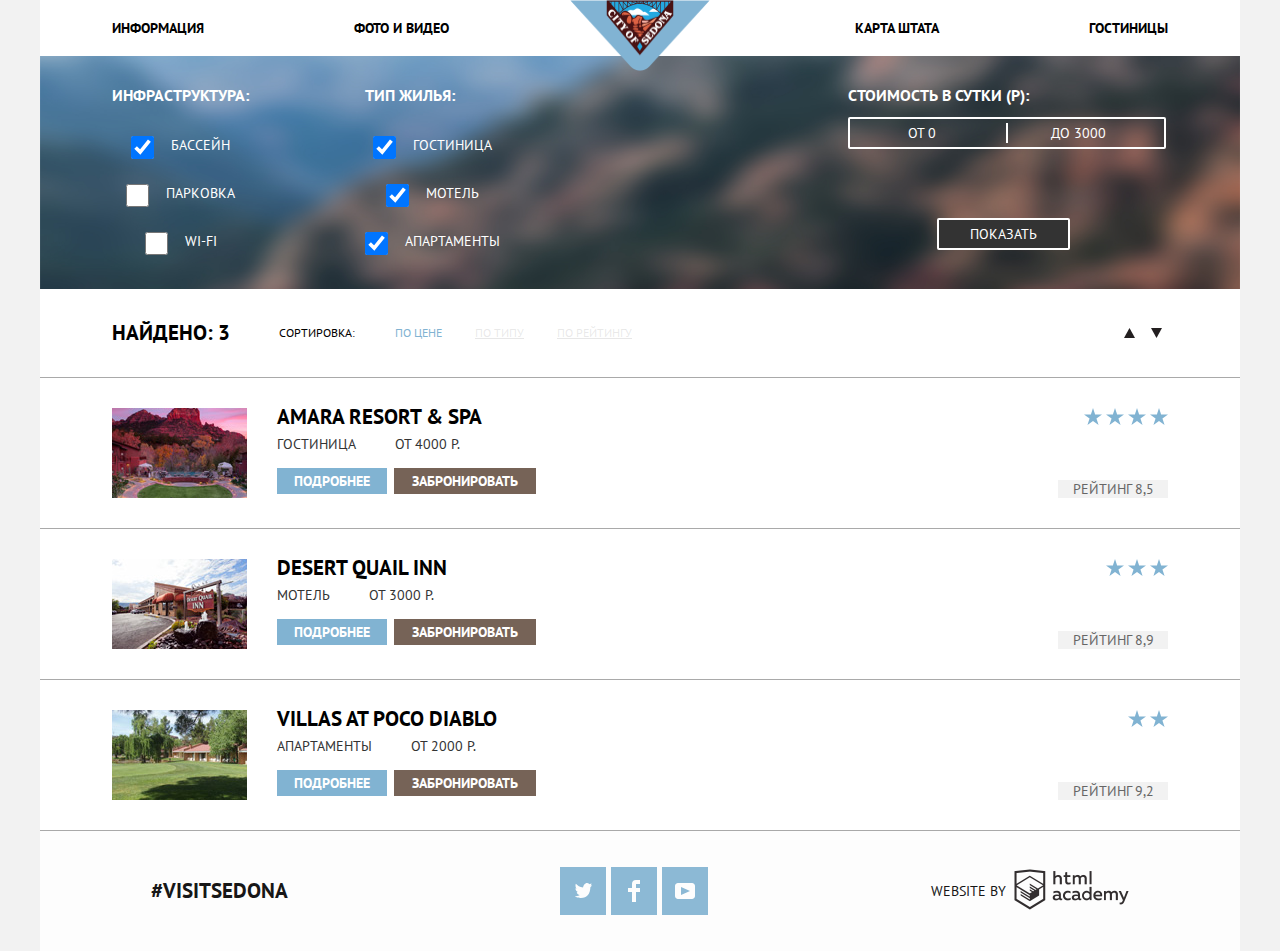
==== catalog.html @ 5cf696de "сфртпуы" ====
<!DOCTYPE html>
<html lang="ru">

<head>
  <meta charset="utf-8">
  <title>Седона</title>
  <link href="https://fonts.googleapis.com/css?family=PT+Sans:400,700&display=swap&subset=cyrillic" rel="stylesheet">
  <link href="css/normalize.css" rel="stylesheet">
  <link href="css/style.css" rel="stylesheet">
</head>

<body>
  <div class="content-wrapper">
    <header class="header">
      <a class="header-logo" href="">
        <img src="img/logo.png" width="140px" height="71px" alt="logo-link">
      </a>
      <nav class="main-menu">
        <ul class="site-navigation">
          <li class="navigation-element">
            <a href="">Информация</a>
          </li>
          <li class="navigation-element">
            <a href="">Фото и Видео</a>
          </li>
        </ul>
        <ul class="site-navigation">
          <li class="navigation-element">
            <a href="">Карта штата</a>
          </li>
          <li class="navigation-element">
            <a href="catalog.html">Гостиницы</a>
          </li>
        </ul>
      </nav>
    </header>
    <main>
      <form action="https://echo.htmlacademy.ru" method="post">
        <h1 class="visually-hidden">Поиск гостиницы</h1>
        <div class="search-form">
          <img class="index-background" src="img/filter-background.png" width="1200px" height="562px" alt="background">
          <h2 class="visually-hidden">Критерии поиска</h2>
          <div class="checkbox-containter">
            <fieldset class="search-checkbox">
              <legend class="checkbox-head">Инфраструктура:</legend>
              <label for="pool-name">
                <div class="checkbox-field">
                  <input type="checkbox" id="pool-name" name="pool" checked>
                  <span class="checkbox-condition">Бассейн</span>
                </div>
              </label>
              <label>
                <div class="checkbox-field">
                  <input type="checkbox" id="parking-name" name="parking">
                  <span class="checkbox-condition">Парковка</span>
                </div>
              </label>
              <label>
                <div class="checkbox-field">
                  <input type="checkbox" id="wi-fi-name" name="Wi-Fi">
                  <span class="checkbox-condition">wi-fi</span>
                </div>
              </label>
            </fieldset>
            <fieldset class="search-checkbox">
              <legend class="checkbox-head">Тип Жилья:</legend>
              <label>
                <div class="checkbox-field">
                  <input type="checkbox" id="hotel-name" name="hotel" checked>
                  <span class="checkbox-condition">Гостиница</span>
                </div>
              </label>
              <label>
                <div class="checkbox-field">
                  <input type="checkbox" id="motel-name" name="motel" checked>
                  <span class="checkbox-condition">Мотель</span>
                </div>
              </label>
              <label>
                <div class="checkbox-field">
                  <input type="checkbox" id="appartments-name" name="appartments" checked>
                  <span class="checkbox-condition">Апартаменты</span>
                </div>
              </label>
            </fieldset>
            <div class="cost-block">
              <div class="cost-container">
                <span class="cost-head checkbox-head">Стоимость в сутки (P):</span>
                <div class="cost">
                  <span class="starting-cost">От 0</span>
                  <span class="ending-cost">До 3000</span>
                </div>
              </div>
              <button class="show-button" type="submit">Показать</button>
            </div>
          </div>
          </section>
          <section>
            <div class="sorting-container">
              <span class="search-result">Найдено: 3</span>
              <span class="sorting">Сортировка:</span>
              <ul class="sorting-type">
                <li><a class="sorting-link price-sorting" href="">По цене</a></li>
                <li><a class="sorting-link" href="">По типу</a></li>
                <li><a class="sorting-link" href="">По рейтингу</a></li>
              </ul>
              <div class="arrow-container">
                <span>
                  <button class="arrow-button" type="button">
                    <img class="arrow-up" src="img/icon-up-dir.svg" width="11px" height="10px" alt="up">
                  </button>
                </span>
                <span>
                  <button class="arrow-button" type="button">
                    <img class="arrow-down" src="img/icon-down-dir.svg" width="11px" height="10px" alt="down">
                  </button>
                </span>
              </div>
            </div>
          </section>
          <section class="hotel-section">
            <h2 class="visually-hidden">Список гостиниц</h2>
            <ul class="hotel-list">
              <li class="hotel-container">
                <img class="hotel-image" src="img/hotel-picture.jpg" width="135px" height="90px" alt="картинка">
                <div class="hotel-wrapper">
                  <h3 class="head-name"><a class="hotel-name" href="">AMARA RESORT & SPA</a></h3>
                  <span class="hotel-information">Гостиница</span>
                  <span class="hotel-cost">от 4000 Р.</span>
                  <div>
                    <button class="detail-button" type="button">Подробнее</button>
                    <button class="reservation-button" type="submit">Забронировать</button>
                  </div>
                </div>
                <div class="hotel-raiting">
                  <div>
                  <span>
                    <img src="img/star.svg" width="18px" height="17px">
                  </span>
                  <span>
                    <img src="img/star.svg" width="18px" height="17px">
                  </span>
                  <span>
                    <img src="img/star.svg" width="18px" height="17px">
                  </span>
                  <span>
                    <img src="img/star.svg" width="18px" height="17px">
                  </span>
                  </div>
                  <span class="rating">Рейтинг 8,5</span>
                </div>
              </li>
              <li class="hotel-container">
                  <img class="hotel-image" src="img/motel-picture.jpg" width="135px" height="90px" alt="картинка">
                  <div class="hotel-wrapper">
                    <h3 class="head-name"><a class="hotel-name" href="">Desert Quail Inn</a></h3>
                    <span class="hotel-information">Мотель</span>
                    <span class="hotel-cost">от 3000 Р.</span>
                    <div>
                      <button class="detail-button" type="button">Подробнее</button>
                      <button class="reservation-button" type="submit">Забронировать</button>
                    </div>
                  </div>
                  <div class="hotel-raiting">
                    <div>
                    <span>
                      <img src="img/star.svg" width="18px" height="17px">
                    </span>
                    <span>
                      <img src="img/star.svg" width="18px" height="17px">
                    </span>
                    <span>
                      <img src="img/star.svg" width="18px" height="17px">
                    </span>
                    </div>
                    <span class="rating">Рейтинг 8,9</span>
                  </div>
                </li>
                <li class="hotel-container">
                    <img class="hotel-image" src="img/appartment-picture.jpg" width="135px" height="90px" alt="картинка">
                    <div class="hotel-wrapper">
                      <h3 class="head-name"><a class="hotel-name" href="">Villas at Poco Diablo</a></h3>
                      <span class="hotel-information">Апартаменты</span>
                      <span class="hotel-cost">от 2000 Р.</span>
                      <div>
                        <button class="detail-button" type="button">Подробнее</button>
                        <button class="reservation-button" type="submit">Забронировать</button>
                      </div>
                    </div>
                    <div class="hotel-raiting">
                      <div>
                      <span>
                        <img src="img/star.svg" width="18px" height="17px">
                      </span>
                      <span>
                        <img src="img/star.svg" width="18px" height="17px">
                      </span>
                      </div>
                      <span class="rating">Рейтинг 9,2</span>
                    </div>
                  </li>
            </ul>
      </form>
      </section>
    </main>
    <footer class="footer">
        <div class="footer-container">
          <div class="footer-tag">
            <p>#Visitsedona</p>
          </div>
          <ul class="footer-social">
            <li class="social-button">
              <a class="social-link" href="https://twitter.com">
                <img src="img/twitter.svg" width="17px" height="15px" alt="эмблема">
              </a>
            </li>
            <li class="social-button">
              <a class="social-link" href="https://facebook.com">
                <img src="img/facebook.svg" width="12px" height="22px" alt="эмблема">
              </a>
            </li>
            <li class="social-button">
              <a class="social-link" href="https://youtube.com">
                <img src="img/youtube.svg" width="20px" height="16px" alt="эмблема">
              </a>
            </li>
          </ul>
          <div class="footer-copyrights">
            <p>Website By</p>
            <a href="https://htmlacademy.ru/intensive/htmlcss">
              <img class="hmtl-logo" src="img/html_logo.svg" width="115px" height="41px" alt="эмблема">
            </a>
          </div>
        </div>
      </footer>

  </div>
</body>

</html>
---- css/style.css ----
* {
  font-family: "PT Sans", sans-serif;
  font-size: 14px;
  text-transform: uppercase;
}
body {
  background-color: #f2f2f2;
  margin: 0px;
}

a {
  text-decoration: none;
}

p {
  padding: 0px;
  margin: 0px;
}

h3 {
  margin: 0px;
}

.content-wrapper {
  max-width: 1200px;
  margin: auto;
}

.visually-hidden {
  position: absolute;
  clip: rect(0 0 0 0);
  width: 1px;
  height: 1px;
  margin: -1px;
}

.main-menu {
  font-size: 14px;
  line-height: 26px;
  color: #ffffff;
  font-weight: bold;
  background-color: #ffffff;
  position: relative;
  display: flex;
  justify-content: space-between;
  padding: 15px 72px;
}

.main-backgorund-photo {
  position: absolute;
  top: -80px;
}

.site-navigation {
  padding: 0;
  margin: 0;
  display: flex;
}

.site-navigation .navigation-element:first-child {
  margin-right: 150px;
}

.site-navigation a {
  color: #000000;
}

.site-navigation a:hover,
.site-navigation a:focus {
  color: #81b3d2;
}

.site-navigation a:active {
  color: rgba(0, 0, 0, 0.3);
}

.header-logo {
  position: absolute;
  top: 0;
  left: 0;
  right: 0;
  margin: auto;
  width: 140px;
  z-index: 1;
}

.welcome-photo {
  position: relative;
  margin-left: 372px;
  margin-right: 373px;
  margin-bottom: 22px;
}

.mask {
  margin-bottom: -1px;
  position: relative;
  left: -1px;
}

.greetings {
  display: flex;
  position: relative;
  flex-direction: column;
  justify-content: space-between;
}

.greetings-text {
  background-color: #ffffff;
  text-align: center;
}

.greetings-text p {
  margin-top: 0px;
  margin-bottom: 0px;
  
}
.main-greeting {
  font-weight: bold;
  line-height: 26px;
  font-size: 21px;
  padding-top: 58px;
}

.second-greeting {
  padding-top: 29px;
  padding-bottom: 45px;
  line-height:  20px;
}

.feature {
  display: flex;
  justify-content: stretch;
  align-items: stretch;
  width: 1200px;
}

.feature-image {
  margin: -1px;
}

.feature-text {
  background-color:#81b3d2;
  text-align: center;
  color: #ffffff;
  width: 400px;
  margin: 0 auto;
}

.feature-text p:first-child {
  font-weight: bold;
  font-size: 21px;
  color: #ffffff;
  padding-top: 47px;
  line-height: 20px;
}

.feature-text p:last-child {
  padding-bottom: 64px;
}

.feature-text p:nth-child(2) {
  padding-top: 20px;
  padding-bottom: 20px;
}


.advices {
  list-style: none;
  background-color: #ffffff;
  display: flex;
  width: 1200px;
  justify-content: space-around;
  margin-top: 0px;
  margin-bottom: 0px;
  padding-left: 0px;
  padding-top: 60px;
  padding-bottom: 70px;
}

.advices-name {
  padding-top: 32px;
  padding-bottom: 29px;
}

.advice {
  text-align: center;
}

.advice p:first-of-type {
  font-size: 21px;
  line-height: 20px;
  color: #000000;
  font-weight: bold;
}

.advice p:last-of-type {
  color: #333333;
  line-height: 20px;
}

.feature-list {
  list-style: none;
  background-color: #eeeeee;
  display: flex;
  justify-content: space-around;
  margin-top: 0px;
  margin-bottom: 0px;
  padding-left: 0px;
}

.listed-feature {
  text-align: center;
  line-height: 22px;
}

.listed-feature p:first-child {
  font-size: 21px;
  color: #000000;
  font-weight: bold;
  padding-top: 46px;
  padding-bottom: 25px;
}

.listed-feature p:last-of-type {
  color: #333333;
  line-height: 20px;
  padding-top: 25px;
  padding-bottom: 54px;
}

.hotel-search {
  box-shadow: 0px 5px 15px 0 rgba(0, 1, 1, 0.2);
  text-align: center;
  margin-left: auto;
  margin-right: auto;
  position: relative;
}

.modal-window {
  text-align: center;
  margin-left: auto;
  margin-right: auto;
  background-color: #ffffff;
  box-shadow: 0px 7px 15px 0 rgba(0, 1, 1, 0.15);
  width: 568px;
  position: absolute;
  left: 0;
  right: 0;
  top: 100%;
}

.container {
  display: flex;
  width: 1200px;
  flex-direction: column;
  justify-content: space-between;
  background-color: #ffffff;
}

.search-head {
  font-size: 30px;
  font-weight: bold;
  line-height: 36px;
  color: #000000;
  margin-top: 0px;
  margin-bottom: 0px;
  padding-top: 52px;
  padding-bottom: 25px;
}

.hotel-search p {
  line-height: 17px;
  color: #333333;
}

.modal-button {
  font-size: 21px;
  font-weight: bold;
  line-height: 26px;
  color: #ffffff;
  width: 568px;
  height: 86px;
  margin-left: auto;
  margin-right: auto;
  margin-top: 47px;
  background-color: #766357;
  text-transform: uppercase;
  cursor: pointer;
  border: none;
}

.modal-button:hover {
  background-color: #604e43;
}

.modal-button:active {
  color: rgba(255, 255, 255, 0.3);
  background-color: #503e33;
}

.condition-block label:first-of-type {
  font-weight: bold;
  line-height: 1.86;
  text-align: left;
  color: #000000;
}

.map {
  z-index: -1;
}

.modal-container {
  display: flex;
  width: 568px;
  flex-direction: column;
  margin-left: auto;
  margin-right: auto;
  background-color: #ffffff;
}

.check-in-block {
  padding-top: 55px;
  padding-bottom: 29px;
  line-height: 22px;
  font-weight: bold;
  color: #000000;
  position: relative;
}

.check-out-block {
  padding-bottom: 30px;
  line-height: 22px;
  font-weight: bold;
  color: #000000;
  position: relative;
}



.condition-form {
  width: 346px;
  height: 38px;
  background-color: #f2f2f2;
  font-weight: bold;
  line-height: 22px;
  text-align: left;
  color: #000000;
  padding-left: 12px;
  margin-left: 21px;
  border: none;
}

.calendar {
  position: absolute;
  top: 63px;
  right: 60px;
}

.calendar-2 {
  position: absolute;
  top: 9px;
  right: 60px;
}

.amount-of-block {
  background-color: #ffffff;
  display: flex;
  justify-content: space-between;
  width: 568px;
}

.condition-button {
  width: 38px;
  height: 38px;
  background-color: #f2f2f2;
  text-align: center;
  border: none;
  padding: 0px;
  margin-right: -4px;
  cursor: pointer;
  border: none;
}

.adult-form {
  margin-left: 45px;
  font-weight: bold;
}

.adult-form-button {
  margin-left: 41px;
  border: none;
}

.kids-form {
  font-weight: bold;
}

.kids-form-button {
  margin-left: 27px;
  border: none;
}

.kids-form .plus-button {
  margin-right: 48px;
  border: none;
}

.people-number{
  font-weight: bold;
  line-height: 22px;
  color: #000000;
}

.search-button {
  width: 478px;
  height: 58px;
  background-color: #81b3d2;
  font-size: 21px;
  font-weight: bold;
  text-transform: uppercase;
  line-height: 26px;
  text-align: center;
  color: #ffffff;
  margin-top: 58px;
  margin-bottom: 55px;
  padding: 0px;
  outline: 0px;
  border: 0px;
  cursor: pointer;
  border: none;
}

.search-button:hover {
  background-color: #669ec0;
}

.search-button:active {
  background-color: #5496bd;
  color: rgba(255, 255, 255, 0.3);
}

.search-form { 
  color: #ffffff;
  width: 1200px;
}

.index-background {
  position: absolute;
  z-index: -1000;
  top: -160px;
}

.checkbox-containter {
  display: flex;
}

.search-checkbox {
  display: flex;
  flex-direction: column;
  align-items: center;
  justify-content: center;
  border: none;
  margin: 0px;
  margin-top: 31px;

}

.search-checkbox:first-child {
  padding-left: 72px;
  padding-right: 105px;
}

.checkbox-field {
  display: flex;
  padding-bottom: 25px;
}

.cost-block {
  display: flex;
  width: 100%;
  flex-direction: column;
  align-items: flex-end;
  margin-right: 0px;
}

.checkbox-head {
  font-size: 16px;
  font-weight: bold;
  line-height: 16px;
  margin-bottom: 28px;
}

.cost-head {
  margin-bottom: 13px;
}

.cost-container {
  margin-right: 74px;
  margin-top: 31px;
  padding-bottom: 69px;
  }

input[type="checkbox"] {
  width: 23px;
  height: 23px;
  border: 2px solid #ffffff;
}

.checkbox-condition {
  line-height: 18px;
  padding-left: 17px;
}

.cost {
  border: solid 2px #ffffff;
  border-radius: 2px;
  width: 314px;
  text-align: center;
  color: #ffffff;
  margin-top: 13px;
  padding-top: 6px;
  padding-bottom: 6px;
  position: relative;
  display: flex;
  justify-content: space-around;
}

.starting-cost:after {
  content: "";
  width: 2px;
  height: 20px;
  background-color: #ffffff;
  display: block;
  position: absolute;
  top: 0px;
  bottom: 0px;
  right: 0px;
  left: 0px;
  margin: auto;

}


.show-button {
  text-transform: uppercase;
  width: 133px;
  line-height: 18px;
  border: solid 2px #ffffff;
  border-radius: 2px;
  color: #ffffff;
  background-color: #333333;
  margin-right: 170px;
  padding-top: 5px;
  padding-bottom: 5px;
  cursor: pointer;
}

.show-button:hover {
  border: solid 2px #ffffff;
  background-color: #ffffff;
  color: #000000;
}

.sorting-container {
  background-color: #ffffff;
  display: flex;
  width: 100%;
  align-items: center;
  padding-left: 72px;
  padding-right: 72px;
  padding-top: 32px;
  padding-bottom: 32px;
  box-sizing: border-box;
  border-bottom: 1px solid #a9a9a9;
}

.search-result {
  font-size: 21px;
  font-weight: bold;
  line-height: 24px;
  color: #000000;
}

.sorting {
  font-size: 12px;
  line-height: 18px;
  color: #000000;
  margin-left: 49px;
  margin-right: 40px;
}

.sorting-type {
  list-style: none;
  padding: 0px;
  margin: 0px;
  display: flex;

}

.sorting-link {
  opacity: 0.3;
  font-size: 12px;
  line-height: 18px;
  color: rgba(0, 0, 0, 0.3);
  text-decoration: underline;
  margin-right: 33px;
}

.sorting-link:hover {
  color: #81b3d2;
  opacity: none;
}

.sorting-link:active {
  color: #81b3d2;
  text-decoration: none;
  opacity: 1;
}

.price-sorting {
  opacity: 1;  
  color: #81b3d2;
  text-decoration: none;
}

.arrow-container {
  margin-left: auto;
}

.arrow-button {
  background-color: #ffffff;
  outline: 0;
  border: 0;
}

.hotel-section {
  background-color: #ffffff;
}

.hotel-list {
  list-style: none;
  margin: 0px;
  padding: 0px;
}

.hotel-container {
  display: flex;
  padding: 30px 72px;
  border-bottom: 1px solid #a9a9a9;
}

.hotel-image {
  padding-right: 30px;
}

.hotel-information {
  font-size: 14px;
  line-height: 18px;
  color: #333333;
  display: inline-block;
  margin-bottom: 15px;
}

.hotel-name {
  font-size: 21px;
  font-weight: bold;
  line-height: 18px;
  color: #000000;
  margin-bottom: 17px;
}

.hotel-name:hover {
  color: #81b3d2;
}

.hotel-name:active {
  color: rgba(0, 0, 0, 0.3);
}

.detail-button {
  width: 110px;
  font-size: 14px;
  line-height: 16px;
  font-weight: bold;
  color: #ffffff;
  text-transform: uppercase;
  background-color: #81b3d2;
  padding: 0px;
  outline: 0px;
  border: 0px;
  margin-right: 3px;
  padding-top: 5px;
  padding-bottom: 5px;
  cursor: pointer;
}

.hotel-wrapper {
  flex-grow: 1;
}

.detail-button:hover {
  background-color: #669ec0;
}

.detail-button:active {
  background-color: #5496bd;
  opacity: 0.3;
  color: rgba(255, 255, 255, 0.3);
}

.reservation-button {
  width: 142px;
  line-height: 16px;
  background-color: #766357;
  font-weight: bold;
  color: #ffffff;
  text-transform: uppercase;
  padding: 0px;
  outline: 0px;
  border: 0px;
  padding-top: 5px;
  padding-bottom: 5px;
  cursor: pointer;
}

.reservation-button:hover {
  background-color: #604e43;
}

.reservation-button:active {
  background-color: #503e33;
  opacity: 0.3;
  color: rgba(255, 255, 255, 0.3);
}

.hotel-raiting {
  display: flex;
  flex-direction: column;
  justify-content: space-between;
  align-items: flex-end;
}

.rating {
  width: 110px;
  background-color: #f2f2f2;
  font-size: 14px;
  line-height: 18px;
  text-align: center;
  color: #666666;
}

.footer {
  position: relative;
  width: 1200px;
  z-index: 1;
}

.footer-container {
  opacity: 0.9;
  background-color: #ffffff;
  display: flex;
  justify-content: space-around;
  align-items: center;
}


.footer-social {
  display: flex;
  justify-content: center;
  text-align: center;
  list-style: none;
  margin: 0px;
  margin-left: 50px;
  padding-left: 0px;
  padding-top: 36px;
  padding-bottom: 36px;
}

 .social-button {
  width: 46px;
  height: 48px;
  background-color: #81b3d2;
  vertical-align: middle;
  margin-right: 5px;
  cursor: pointer;
}

.social-button:last-child {
  margin-right: 0px;
}

.social-link {
  display: flex;
  height: 100%;
  align-items: center;
  justify-content: center;
}

.footer-tag p {
  font-size: 21px;
  font-weight: bold;
  line-height: 1.24;
  text-align: center;
  color: #000000;
  margin: 0px;
}

.footer-copyrights {
  display: flex;
  align-items: center;
}

.footer-copyrights p {
  line-height: 1.86;
  color: #000000;
  padding-right: 8px;
  margin: 0px;
}

.welcome-wrapper {
  position: relative;
  padding-top: 80px;
  overflow: hidden;
}

.head-name {
  margin-bottom: 8px;
}

.hotel-cost {
  margin-left: 35px;
  color: #333333;
}
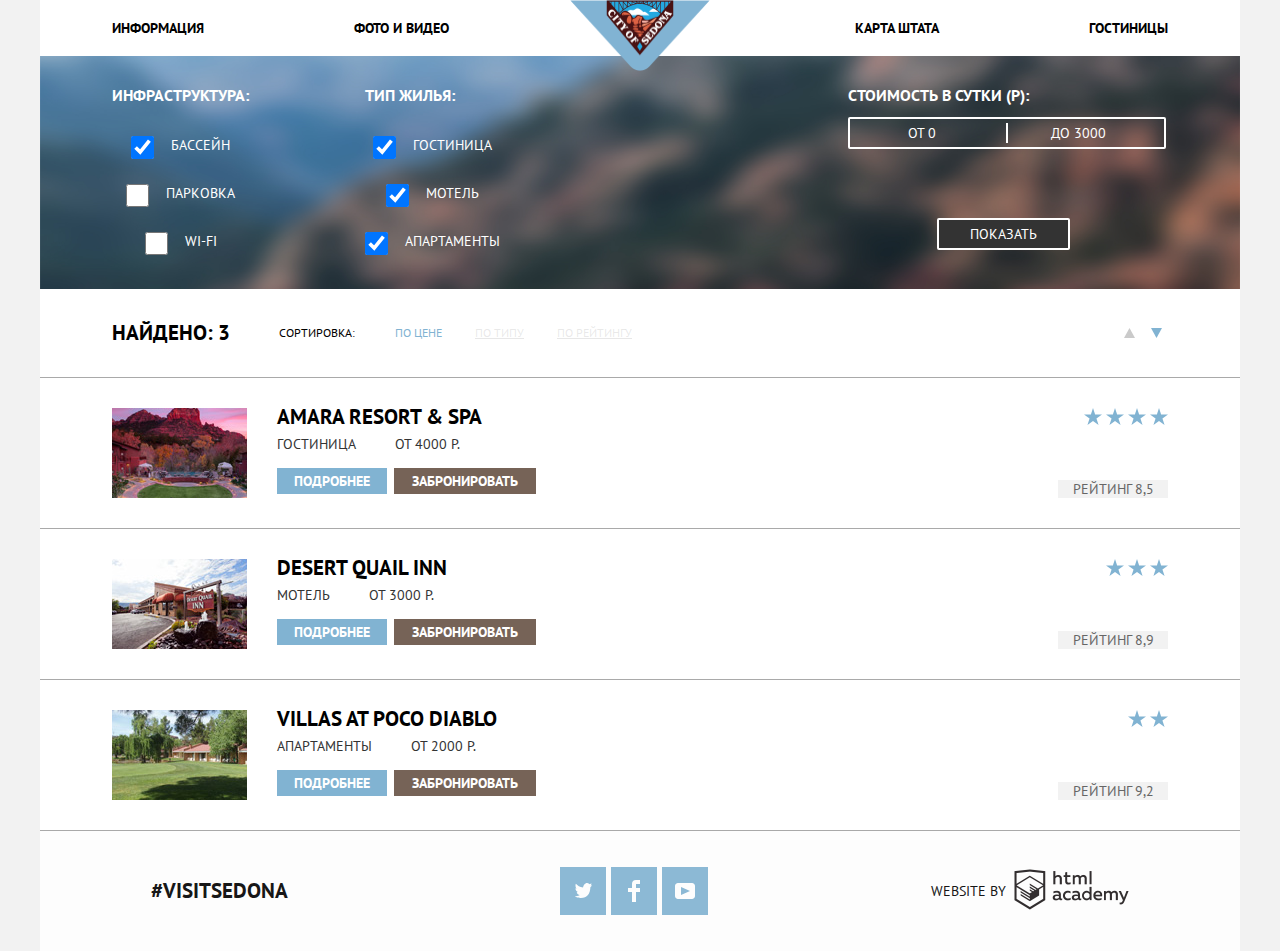
==== commit 9a933196: "Доделывание иконок и эффектов" ====
--- a/catalog.html
+++ b/catalog.html
@@ -107,12 +107,16 @@
               <div class="arrow-container">
                 <span>
                   <button class="arrow-button" type="button">
-                    <img class="arrow-up" src="img/icon-up-dir.svg" width="11px" height="10px" alt="up">
+                    <svg class="arrow-up" xmlns="http://www.w3.org/2000/svg" width="11" height="10" viewBox="0 0 11 10">
+                      <path d="M5.5 0L0 10h11z"/>
+                  </svg>
                   </button>
                 </span>
                 <span>
                   <button class="arrow-button" type="button">
-                    <img class="arrow-down" src="img/icon-down-dir.svg" width="11px" height="10px" alt="down">
+                    <svg class="arrow-down" xmlns="http://www.w3.org/2000/svg" width="11" height="10" viewBox="0 0 11 10">
+                      <path d="M5.5 10L0 0h11"/>
+                  </svg>
                   </button>
                 </span>
               </div>
@@ -228,7 +232,7 @@
           <div class="footer-copyrights">
             <p>Website By</p>
             <a href="https://htmlacademy.ru/intensive/htmlcss">
-              <img class="hmtl-logo" src="img/html_logo.svg" width="115px" height="41px" alt="эмблема">
+              <img src="img/html_logo.svg" width="115px" height="41px" alt="эмблема">
             </a>
           </div>
         </div>
--- a/css/style.css
+++ b/css/style.css
@@ -3,6 +3,7 @@
   font-size: 14px;
   text-transform: uppercase;
 }
+
 body {
   background-color: #f2f2f2;
   margin: 0px;
@@ -112,8 +113,9 @@
 .greetings-text p {
   margin-top: 0px;
   margin-bottom: 0px;
-  
-}
+
+}
+
 .main-greeting {
   font-weight: bold;
   line-height: 26px;
@@ -124,7 +126,7 @@
 .second-greeting {
   padding-top: 29px;
   padding-bottom: 45px;
-  line-height:  20px;
+  line-height: 20px;
 }
 
 .feature {
@@ -139,7 +141,7 @@
 }
 
 .feature-text {
-  background-color:#81b3d2;
+  background-color: #81b3d2;
   text-align: center;
   color: #ffffff;
   width: 400px;
@@ -298,6 +300,18 @@
   background-color: #503e33;
 }
 
+@keyframes slide {
+  to {
+    transform: translateY(-395px);
+  }
+}
+
+.modal-button:active .modal-window {
+  animation-name: slide;
+  animation-duration: 5s;
+
+}
+
 .condition-block label:first-of-type {
   font-weight: bold;
   line-height: 1.86;
@@ -309,106 +323,199 @@
   z-index: -1;
 }
 
+.modal-window {
+  box-sizing: border-box;
+  padding: 55px;
+  display: flex;
+  width: 568px;
+}
+
+.modal-button:active .modal-window {
+  animation-name: slide;
+  animation-duration: 5s;
+}
+
 .modal-container {
   display: flex;
-  width: 568px;
+  width: 100%;
   flex-direction: column;
-  margin-left: auto;
-  margin-right: auto;
-  background-color: #ffffff;
+  flex-wrap: wrap;
 }
 
 .check-in-block {
-  padding-top: 55px;
-  padding-bottom: 29px;
-  line-height: 22px;
-  font-weight: bold;
-  color: #000000;
+  display: flex;
+  width: 100%;
+  flex-wrap: wrap;
+  justify-content: space-around;
+  margin-bottom: 29px;
+}
+
+.check-out-block {
+  display: flex;
+  width: 100%;
+  flex-wrap: wrap;
+  margin-bottom: 29px;
+}
+
+.amount-of-block {
+  display: flex;
+  width: 100%;
+  flex-wrap: wrap;
+}
+
+.check-in-text {
+  font-size: 14px;
+  font-weight: bold;
+  line-height: 26px;
+  text-align: left;
+  color: #000000;
+  margin-right: 20px;
+}
+
+.condition-form-container {
   position: relative;
 }
 
-.check-out-block {
-  padding-bottom: 30px;
-  line-height: 22px;
-  font-weight: bold;
-  color: #000000;
+.check-container {
+  display: flex;
+  align-items: center;
+}
+
+.condition-form {
+  width: 364px;
+  font-size: 14px;
+  font-weight: bold;
+  line-height: 26px;
+  text-align: left;
+  padding-left: 13px;
+  padding-top: 6px;
+  padding-bottom: 6px;
+  color: #000000;
+  box-sizing: border-box;
+  background-color: #f2f2f2;
+  border: none;
+}
+
+.condition-form:hover {
+  background-color: #ebebeb;
+}
+
+.condition-form:focus {
+  border: solid 2px #e5e5e5;
+  background-color: #ffffff;
+}
+
+.calendar-1,
+.calendar-2 {
+  fill: #a9a9a9;
+  position: absolute;
+  top: 7px;
+  right: 8px;
+}
+
+.calendar-1:hover,
+.calendar-2:hover {
+  fill: black;
+}
+
+.calendar-1:active,
+.calendar-2:active {
+  fill: #81b3d2;
+}
+
+.amount-of-block {
+  display: flex;
+  align-items: center;
+}
+
+.adult-form {
+  display: flex;
+  justify-content: space-around;
+  align-items: center;
+}
+
+.kids-form {
+  display: flex;
+  justify-content: space-around;
+  align-items: center;
+}
+
+.adult-form-text,
+.kids-form-text {
+  font-size: 14px;
+  font-weight: bold;
+  line-height: 26px;
+  text-align: left;
+  color: #000000;
+}
+
+.adult-form-text {
+  margin-right: 40px;
+}
+
+.kids-form-text {
+  margin-right: 27px;
+}
+
+.amount-of-container {
+  display: flex;
+}
+
+
+.amount-change-1,
+.amount-change-2 {
+  border: none;
   position: relative;
 }
 
-
-
-.condition-form {
-  width: 346px;
-  height: 38px;
-  background-color: #f2f2f2;
-  font-weight: bold;
-  line-height: 22px;
-  text-align: left;
-  color: #000000;
-  padding-left: 12px;
-  margin-left: 21px;
-  border: none;
-}
-
-.calendar {
-  position: absolute;
-  top: 63px;
-  right: 60px;
-}
-
-.calendar-2 {
-  position: absolute;
-  top: 9px;
-  right: 60px;
-}
-
-.amount-of-block {
-  background-color: #ffffff;
-  display: flex;
-  justify-content: space-between;
-  width: 568px;
+.minus {
+  content: "";
+  display: inline-block;
+  width: 12px;
+  height: 3px;
+  background-color: #cacaca;
+  vertical-align: middle;
+}
+
+.plus {
+  font-weight: 600;
+  font-size: 22px;
+  color: #cacaca;
+}
+ 
+.amount-change-1:hover span {
+  background-color: #000000;
+}
+
+.amount-change-1:active span {
+  background-color: #81b3d2;
+}
+
+.amount-change-2:hover span {
+  color: #000000;
+}
+
+.amount-change-2:active span {
+  color: #81b3d2;
 }
 
 .condition-button {
   width: 38px;
   height: 38px;
   background-color: #f2f2f2;
-  text-align: center;
+}
+
+.adult-form .condition-button:nth-child(3) {
+  margin-right: 70px;
+}
+
+.people-number {
+  font-size: 14px;
+  font-weight: bold;
+  text-align: center;
+  color: #000000;
   border: none;
   padding: 0px;
-  margin-right: -4px;
-  cursor: pointer;
-  border: none;
-}
-
-.adult-form {
-  margin-left: 45px;
-  font-weight: bold;
-}
-
-.adult-form-button {
-  margin-left: 41px;
-  border: none;
-}
-
-.kids-form {
-  font-weight: bold;
-}
-
-.kids-form-button {
-  margin-left: 27px;
-  border: none;
-}
-
-.kids-form .plus-button {
-  margin-right: 48px;
-  border: none;
-}
-
-.people-number{
-  font-weight: bold;
-  line-height: 22px;
-  color: #000000;
 }
 
 .search-button {
@@ -418,11 +525,10 @@
   font-size: 21px;
   font-weight: bold;
   text-transform: uppercase;
-  line-height: 26px;
+  line-height: 25px;
   text-align: center;
   color: #ffffff;
   margin-top: 58px;
-  margin-bottom: 55px;
   padding: 0px;
   outline: 0px;
   border: 0px;
@@ -439,7 +545,7 @@
   color: rgba(255, 255, 255, 0.3);
 }
 
-.search-form { 
+.search-form {
   color: #ffffff;
   width: 1200px;
 }
@@ -498,7 +604,7 @@
   margin-right: 74px;
   margin-top: 31px;
   padding-bottom: 69px;
-  }
+}
 
 input[type="checkbox"] {
   width: 23px;
@@ -608,19 +714,20 @@
 
 .sorting-link:hover {
   color: #81b3d2;
-  opacity: none;
+  opacity: 1;
+  text-decoration: underline;
 }
 
 .sorting-link:active {
+  color: black;
+  text-decoration: none;
+  opacity: 1;
+}
+
+.price-sorting {
+  opacity: 1;
   color: #81b3d2;
   text-decoration: none;
-  opacity: 1;
-}
-
-.price-sorting {
-  opacity: 1;  
-  color: #81b3d2;
-  text-decoration: none;
 }
 
 .arrow-container {
@@ -631,6 +738,29 @@
   background-color: #ffffff;
   outline: 0;
   border: 0;
+}
+
+.arrow-down {
+  fill: #81b3d2;
+}
+
+.arrow-up {
+  fill: #cacaca;
+}
+
+.arrow-down:hover,
+.arrow-up:hover {
+  fill: black;
+}
+
+.arrow-down:active,
+.arrow-up:active {
+  fill: #81b3d2;
+}
+
+.arrow-down:focus,
+.arrow-up:focus {
+  fill: black;
 }
 
 .hotel-section {
@@ -776,7 +906,7 @@
   padding-bottom: 36px;
 }
 
- .social-button {
+.social-button {
   width: 46px;
   height: 48px;
   background-color: #81b3d2;
@@ -796,6 +926,19 @@
   justify-content: center;
 }
 
+.social-button:hover,
+.social-button:focus {
+  background-color: #669ec0;
+}
+
+.social-button:active {
+  background-color: #5496bd;
+}
+
+.social-link:active {
+  opacity: 0.3;
+}
+
 .footer-tag p {
   font-size: 21px;
   font-weight: bold;
@@ -808,6 +951,10 @@
 .footer-copyrights {
   display: flex;
   align-items: center;
+}
+
+.html-logo:hover {
+  fill: #81b3d2;
 }
 
 .footer-copyrights p {
@@ -830,4 +977,4 @@
 .hotel-cost {
   margin-left: 35px;
   color: #333333;
-}+}
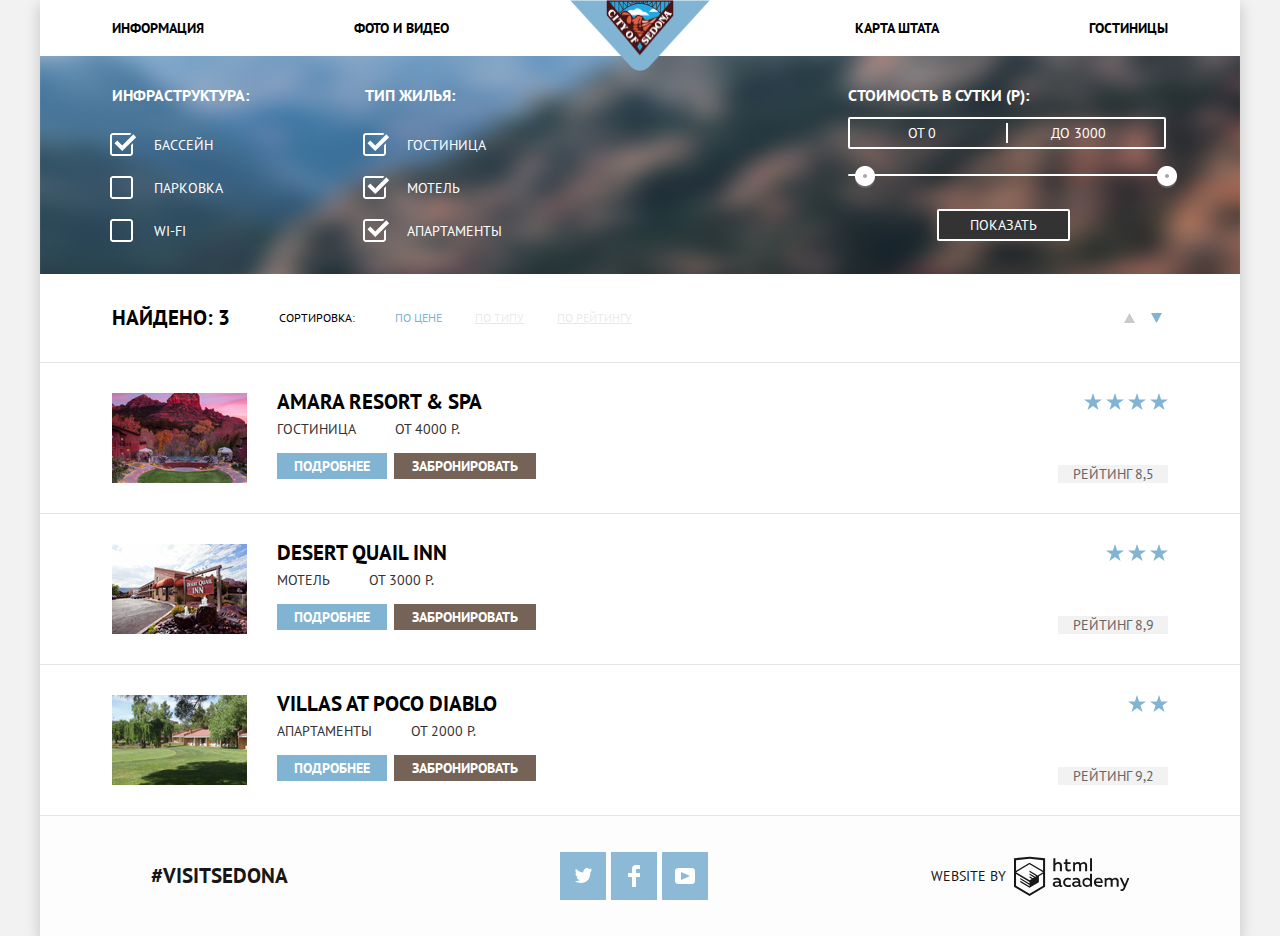
==== commit 35cc6e86: "after js lection" ====
--- a/catalog.html
+++ b/catalog.html
@@ -12,7 +12,7 @@
 <body>
   <div class="content-wrapper">
     <header class="header">
-      <a class="header-logo" href="">
+      <a class="header-logo" href="index.html">
         <img src="img/logo.png" width="140px" height="71px" alt="logo-link">
       </a>
       <nav class="main-menu">
@@ -44,20 +44,20 @@
             <fieldset class="search-checkbox">
               <legend class="checkbox-head">Инфраструктура:</legend>
               <label for="pool-name">
-                <div class="checkbox-field">
-                  <input type="checkbox" id="pool-name" name="pool" checked>
+                <div class="checkbox-filter">
+                  <input class="visually-hidden checkbox-field" type="checkbox" id="pool-name" name="pool" checked>
                   <span class="checkbox-condition">Бассейн</span>
                 </div>
               </label>
               <label>
-                <div class="checkbox-field">
-                  <input type="checkbox" id="parking-name" name="parking">
+                <div class="checkbox-filter">
+                  <input class="visually-hidden checkbox-field" type="checkbox" id="parking-name" name="parking">
                   <span class="checkbox-condition">Парковка</span>
                 </div>
               </label>
               <label>
-                <div class="checkbox-field">
-                  <input type="checkbox" id="wi-fi-name" name="Wi-Fi">
+                <div class="checkbox-filter">
+                  <input class="visually-hidden checkbox-field" type="checkbox" id="wi-fi-name" name="Wi-Fi">
                   <span class="checkbox-condition">wi-fi</span>
                 </div>
               </label>
@@ -65,20 +65,20 @@
             <fieldset class="search-checkbox">
               <legend class="checkbox-head">Тип Жилья:</legend>
               <label>
-                <div class="checkbox-field">
-                  <input type="checkbox" id="hotel-name" name="hotel" checked>
+                <div class="checkbox-filter">
+                  <input class="visually-hidden checkbox-field" type="checkbox" id="hotel-name" name="hotel" checked>
                   <span class="checkbox-condition">Гостиница</span>
                 </div>
               </label>
               <label>
-                <div class="checkbox-field">
-                  <input type="checkbox" id="motel-name" name="motel" checked>
+                <div class="checkbox-filter">
+                  <input class="visually-hidden checkbox-field" type="checkbox" id="motel-name" name="motel" checked>
                   <span class="checkbox-condition">Мотель</span>
                 </div>
               </label>
               <label>
-                <div class="checkbox-field">
-                  <input type="checkbox" id="appartments-name" name="appartments" checked>
+                <div class="checkbox-filter">
+                  <input class="visually-hidden checkbox-field" type="checkbox" id="appartments-name" name="appartments" checked>
                   <span class="checkbox-condition">Апартаменты</span>
                 </div>
               </label>
@@ -90,11 +90,13 @@
                   <span class="starting-cost">От 0</span>
                   <span class="ending-cost">До 3000</span>
                 </div>
+                <div>
+                  <input id="cost-slider" name="cost-range" value="">
+                </div>
               </div>
               <button class="show-button" type="submit">Показать</button>
             </div>
           </div>
-          </section>
           <section>
             <div class="sorting-container">
               <span class="search-result">Найдено: 3</span>
@@ -108,15 +110,16 @@
                 <span>
                   <button class="arrow-button" type="button">
                     <svg class="arrow-up" xmlns="http://www.w3.org/2000/svg" width="11" height="10" viewBox="0 0 11 10">
-                      <path d="M5.5 0L0 10h11z"/>
-                  </svg>
+                      <path d="M5.5 0L0 10h11z" />
+                    </svg>
                   </button>
                 </span>
                 <span>
                   <button class="arrow-button" type="button">
-                    <svg class="arrow-down" xmlns="http://www.w3.org/2000/svg" width="11" height="10" viewBox="0 0 11 10">
-                      <path d="M5.5 10L0 0h11"/>
-                  </svg>
+                    <svg class="arrow-down" xmlns="http://www.w3.org/2000/svg" width="11" height="10"
+                      viewBox="0 0 11 10">
+                      <path d="M5.5 10L0 0h11" />
+                    </svg>
                   </button>
                 </span>
               </div>
@@ -138,107 +141,112 @@
                 </div>
                 <div class="hotel-raiting">
                   <div>
-                  <span>
-                    <img src="img/star.svg" width="18px" height="17px">
-                  </span>
-                  <span>
-                    <img src="img/star.svg" width="18px" height="17px">
-                  </span>
-                  <span>
-                    <img src="img/star.svg" width="18px" height="17px">
-                  </span>
-                  <span>
-                    <img src="img/star.svg" width="18px" height="17px">
-                  </span>
+                    <span>
+                      <img src="img/star.svg" width="18px" height="17px">
+                    </span>
+                    <span>
+                      <img src="img/star.svg" width="18px" height="17px">
+                    </span>
+                    <span>
+                      <img src="img/star.svg" width="18px" height="17px">
+                    </span>
+                    <span>
+                      <img src="img/star.svg" width="18px" height="17px">
+                    </span>
                   </div>
                   <span class="rating">Рейтинг 8,5</span>
                 </div>
               </li>
               <li class="hotel-container">
-                  <img class="hotel-image" src="img/motel-picture.jpg" width="135px" height="90px" alt="картинка">
-                  <div class="hotel-wrapper">
-                    <h3 class="head-name"><a class="hotel-name" href="">Desert Quail Inn</a></h3>
-                    <span class="hotel-information">Мотель</span>
-                    <span class="hotel-cost">от 3000 Р.</span>
-                    <div>
-                      <button class="detail-button" type="button">Подробнее</button>
-                      <button class="reservation-button" type="submit">Забронировать</button>
-                    </div>
-                  </div>
-                  <div class="hotel-raiting">
-                    <div>
-                    <span>
-                      <img src="img/star.svg" width="18px" height="17px">
-                    </span>
-                    <span>
-                      <img src="img/star.svg" width="18px" height="17px">
-                    </span>
-                    <span>
-                      <img src="img/star.svg" width="18px" height="17px">
-                    </span>
-                    </div>
-                    <span class="rating">Рейтинг 8,9</span>
-                  </div>
-                </li>
-                <li class="hotel-container">
-                    <img class="hotel-image" src="img/appartment-picture.jpg" width="135px" height="90px" alt="картинка">
-                    <div class="hotel-wrapper">
-                      <h3 class="head-name"><a class="hotel-name" href="">Villas at Poco Diablo</a></h3>
-                      <span class="hotel-information">Апартаменты</span>
-                      <span class="hotel-cost">от 2000 Р.</span>
-                      <div>
-                        <button class="detail-button" type="button">Подробнее</button>
-                        <button class="reservation-button" type="submit">Забронировать</button>
-                      </div>
-                    </div>
-                    <div class="hotel-raiting">
-                      <div>
-                      <span>
-                        <img src="img/star.svg" width="18px" height="17px">
-                      </span>
-                      <span>
-                        <img src="img/star.svg" width="18px" height="17px">
-                      </span>
-                      </div>
-                      <span class="rating">Рейтинг 9,2</span>
-                    </div>
-                  </li>
+                <img class="hotel-image" src="img/motel-picture.jpg" width="135px" height="90px" alt="картинка">
+                <div class="hotel-wrapper">
+                  <h3 class="head-name"><a class="hotel-name" href="">Desert Quail Inn</a></h3>
+                  <span class="hotel-information">Мотель</span>
+                  <span class="hotel-cost">от 3000 Р.</span>
+                  <div>
+                    <button class="detail-button" type="button">Подробнее</button>
+                    <button class="reservation-button" type="submit">Забронировать</button>
+                  </div>
+                </div>
+                <div class="hotel-raiting">
+                  <div>
+                    <span>
+                      <img src="img/star.svg" width="18px" height="17px">
+                    </span>
+                    <span>
+                      <img src="img/star.svg" width="18px" height="17px">
+                    </span>
+                    <span>
+                      <img src="img/star.svg" width="18px" height="17px">
+                    </span>
+                  </div>
+                  <span class="rating">Рейтинг 8,9</span>
+                </div>
+              </li>
+              <li class="hotel-container">
+                <img class="hotel-image" src="img/appartment-picture.jpg" width="135px" height="90px" alt="картинка">
+                <div class="hotel-wrapper">
+                  <h3 class="head-name"><a class="hotel-name" href="">Villas at Poco Diablo</a></h3>
+                  <span class="hotel-information">Апартаменты</span>
+                  <span class="hotel-cost">от 2000 Р.</span>
+                  <div>
+                    <button class="detail-button" type="button">Подробнее</button>
+                    <button class="reservation-button" type="submit">Забронировать</button>
+                  </div>
+                </div>
+                <div class="hotel-raiting">
+                  <div>
+                    <span>
+                      <img src="img/star.svg" width="18px" height="17px">
+                    </span>
+                    <span>
+                      <img src="img/star.svg" width="18px" height="17px">
+                    </span>
+                  </div>
+                  <span class="rating">Рейтинг 9,2</span>
+                </div>
+              </li>
             </ul>
       </form>
       </section>
     </main>
     <footer class="footer">
-        <div class="footer-container">
-          <div class="footer-tag">
-            <p>#Visitsedona</p>
-          </div>
-          <ul class="footer-social">
-            <li class="social-button">
-              <a class="social-link" href="https://twitter.com">
-                <img src="img/twitter.svg" width="17px" height="15px" alt="эмблема">
-              </a>
-            </li>
-            <li class="social-button">
-              <a class="social-link" href="https://facebook.com">
-                <img src="img/facebook.svg" width="12px" height="22px" alt="эмблема">
-              </a>
-            </li>
-            <li class="social-button">
-              <a class="social-link" href="https://youtube.com">
-                <img src="img/youtube.svg" width="20px" height="16px" alt="эмблема">
-              </a>
-            </li>
-          </ul>
-          <div class="footer-copyrights">
-            <p>Website By</p>
-            <a href="https://htmlacademy.ru/intensive/htmlcss">
-              <img src="img/html_logo.svg" width="115px" height="41px" alt="эмблема">
+      <div class="footer-container">
+        <div class="footer-tag">
+          <p>#Visitsedona</p>
+        </div>
+        <ul class="footer-social">
+          <li class="social-button">
+            <a class="social-link" href="https://twitter.com">
+              <img src="img/twitter.svg" width="17px" height="15px" alt="эмблема">
             </a>
-          </div>
+          </li>
+          <li class="social-button">
+            <a class="social-link" href="https://facebook.com">
+              <img src="img/facebook.svg" width="12px" height="22px" alt="эмблема">
+            </a>
+          </li>
+          <li class="social-button">
+            <a class="social-link" href="https://youtube.com">
+              <img src="img/youtube.svg" width="20px" height="16px" alt="эмблема">
+            </a>
+          </li>
+        </ul>
+        <div class="footer-copyrights">
+          <p>Website By</p>
+          <a class="copyrights-link" href="https://htmlacademy.ru/intensive/htmlcss">
+            <svg class="html-logo" xmlns="http://www.w3.org/2000/svg" data-name="Layer 1" viewBox="0 0 113 39"  width="115px" height="41px">
+              <path d="M46.84 28.22a2.07 2.07 0 0 0 .58-.11v1.4a3.41 3.41 0 0 1-1.24.22 1.75 1.75 0 0 1-1.75-1 5.08 5.08 0 0 1-3.3 1.13c-1.59 0-3.06-.87-3.06-2.68 0-2.24 2.08-2.93 3.9-2.93a11.63 11.63 0 0 1 2.28.26v-.31c0-1.09-.8-1.86-2.3-1.86a7.79 7.79 0 0 0-3.15.67v-1.79a10.72 10.72 0 0 1 3.35-.58c2.48 0 4 1.18 4 3.83v3.14a.57.57 0 0 0 .69.61zm-6.76-1.19a1.42 1.42 0 0 0 1.64 1.29 3.56 3.56 0 0 0 2.53-1v-1.51a10.21 10.21 0 0 0-1.9-.22c-1.1.01-2.27.35-2.27 1.45zM53.06 20.62a5.29 5.29 0 0 1 2.7.67v1.79a4.28 4.28 0 0 0-2.42-.73 2.89 2.89 0 1 0 0 5.76 5.26 5.26 0 0 0 2.55-.67v1.8a6.58 6.58 0 0 1-2.9.6 4.42 4.42 0 0 1-4.72-4.54 4.54 4.54 0 0 1 4.79-4.68zM65.84 28.22a2.07 2.07 0 0 0 .58-.11v1.4a3.41 3.41 0 0 1-1.24.22 1.75 1.75 0 0 1-1.75-1 5.08 5.08 0 0 1-3.3 1.13c-1.59 0-3.06-.87-3.06-2.68 0-2.24 2.08-2.93 3.9-2.93a11.63 11.63 0 0 1 2.28.26v-.31c0-1.09-.8-1.86-2.3-1.86a7.79 7.79 0 0 0-3.15.67v-1.79a10.72 10.72 0 0 1 3.35-.58c2.48 0 4 1.18 4 3.83v3.14a.57.57 0 0 0 .69.61zm-6.76-1.19a1.42 1.42 0 0 0 1.64 1.29 3.56 3.56 0 0 0 2.53-1v-1.51a10.21 10.21 0 0 0-1.9-.22c-1.11.01-2.27.35-2.27 1.45zM76.67 16.85v12.76h-1.76v-1.39a4.07 4.07 0 0 1-3.35 1.62 4.62 4.62 0 0 1 0-9.22 4 4 0 0 1 3.15 1.37v-5.14h2zm-4.76 5.48a2.9 2.9 0 0 0 0 5.8 3 3 0 0 0 2.79-1.84v-2.13a3.06 3.06 0 0 0-2.79-1.83zM82.99 20.62c3.48 0 4.68 2.81 4.12 5.34h-6.58c.22 1.57 1.75 2.22 3.35 2.22a6.41 6.41 0 0 0 2.77-.62v1.68a7.5 7.5 0 0 1-3.14.6c-2.68 0-5-1.53-5-4.61a4.39 4.39 0 0 1 4.48-4.61zm.09 1.62a2.39 2.39 0 0 0-2.57 2.26h4.85a2.06 2.06 0 0 0-2.28-2.26zM89.1 29.61v-8.75h1.73v1.09a4 4 0 0 1 2.92-1.33 3 3 0 0 1 2.73 1.4 4.33 4.33 0 0 1 3.06-1.4 3.21 3.21 0 0 1 3.32 3.52v5.47h-2V24.2a1.67 1.67 0 0 0-1.73-1.84 2.94 2.94 0 0 0-2.17 1.18V29.61h-2V24.2a1.67 1.67 0 0 0-1.73-1.84 3.11 3.11 0 0 0-2.32 1.35v5.91h-2zM111.47 20.86h2l-4.1 9.93c-.95 2.28-2.19 3-3.52 3a5 5 0 0 1-1.15-.15v-1.66a3 3 0 0 0 .89.13c.95 0 1.66-.67 2.17-2l.18-.44-4.16-8.82h2.13l3 6.6zM40.66 1.53v5a4 4 0 0 1 2.83-1.2A3.41 3.41 0 0 1 47.1 8.9v5.41h-2V9.15a1.9 1.9 0 0 0-2-2.1 3.08 3.08 0 0 0-2.44 1.46v5.8h-2V1.53h2zM52.43 2.42v3.12h3.17v1.71h-3.17v4c0 1.15.53 1.53 1.66 1.53a4.71 4.71 0 0 0 1.77-.35v1.68a7.14 7.14 0 0 1-2.35.38 2.68 2.68 0 0 1-3-2.88V7.23h-1.6V5.52h1.57V2.88zM58.1 14.29V5.54h1.73v1.09a4 4 0 0 1 2.92-1.33 3 3 0 0 1 2.73 1.4 4.33 4.33 0 0 1 3.06-1.4 3.21 3.21 0 0 1 3.32 3.52v5.47h-2V8.88a1.67 1.67 0 0 0-1.73-1.84 2.94 2.94 0 0 0-2.17 1.18V14.29h-2V8.88a1.67 1.67 0 0 0-1.73-1.84 3.11 3.11 0 0 0-2.32 1.35v5.91h-2zM74.72 1.52h1.95v12.76h-1.95zM15.44.02h-.16L0 1.62v28l15.28 9.09 15.28-9.09v-28zm13.12 28.45l-13.28 7.9L2 28.47V16.99l13.22 7.87v1.43l-9.07-5.4v1.38l9.11 5.47v1.46l-9.1-5.42v1.38l9.11 5.47 9.19-5.5V19.22l4.1-2.45v11.67zm0-13.16l-3.65 2.14-1.68 1-8-4.76v1.38l6.84 4.07h-.06l-.15.09-1 .57-5.64-3.36v1.38l4.45 2.65-1.05.7-3.36-2v1.38l2.21 1.3-2.25 1.35-13.16-7.82 13.17-7.92zm0-1.39L15.21 6.05l-13.2 7.86V3.41l13.28-1.39 13.28 1.39v10.51z"/>
+          </svg>
+            </svg>
+          </a>
         </div>
-      </footer>
-
-  </div>
+      </div>
+    </footer>
+    <link href="css/ionslider/ion.rangeSlider.css" rel="stylesheet">
+  <script src="js/jquery-3.4.1.min.js"></script>
+  <script src="js/ion.rangeslider/ion.rangeSlider.js"></script>
+  <script src="js/scripts.js"></script>
 </body>
 
 </html>
--- a/css/style.css
+++ b/css/style.css
@@ -9,22 +9,10 @@
   margin: 0px;
 }
 
-a {
-  text-decoration: none;
-}
-
-p {
-  padding: 0px;
-  margin: 0px;
-}
-
-h3 {
-  margin: 0px;
-}
-
 .content-wrapper {
   max-width: 1200px;
   margin: auto;
+  box-shadow: 0px 5px 15px 0 rgba(0, 1, 1, 0.2);
 }
 
 .visually-hidden {
@@ -64,6 +52,7 @@
 
 .site-navigation a {
   color: #000000;
+  text-decoration: none;
 }
 
 .site-navigation a:hover,
@@ -300,18 +289,6 @@
   background-color: #503e33;
 }
 
-@keyframes slide {
-  to {
-    transform: translateY(-395px);
-  }
-}
-
-.modal-button:active .modal-window {
-  animation-name: slide;
-  animation-duration: 5s;
-
-}
-
 .condition-block label:first-of-type {
   font-weight: bold;
   line-height: 1.86;
@@ -325,9 +302,22 @@
 
 .modal-window {
   box-sizing: border-box;
+  display: flex;
+  width: 568px;
+  -webkit-transition: max-height 0.5s;
+  -moz-transition: max-height 0.5s;
+  -ms-transition: height 0.5s;
+  transition: max-height 0.5s;
+  max-height: 1000px;
+  overflow: hidden;
+}
+
+.modal-window.closed {
+  max-height: 0;
+}
+
+.modal-form {
   padding: 55px;
-  display: flex;
-  width: 568px;
 }
 
 .modal-button:active .modal-window {
@@ -482,7 +472,7 @@
   font-size: 22px;
   color: #cacaca;
 }
- 
+
 .amount-change-1:hover span {
   background-color: #000000;
 }
@@ -563,7 +553,6 @@
 .search-checkbox {
   display: flex;
   flex-direction: column;
-  align-items: center;
   justify-content: center;
   border: none;
   margin: 0px;
@@ -576,9 +565,10 @@
   padding-right: 105px;
 }
 
-.checkbox-field {
+.checkbox-filter {
   display: flex;
   padding-bottom: 25px;
+  cursor: pointer;
 }
 
 .cost-block {
@@ -603,7 +593,6 @@
 .cost-container {
   margin-right: 74px;
   margin-top: 31px;
-  padding-bottom: 69px;
 }
 
 input[type="checkbox"] {
@@ -614,8 +603,40 @@
 
 .checkbox-condition {
   line-height: 18px;
-  padding-left: 17px;
-}
+  padding-left: 42px;
+}
+
+.checkbox-filter span {
+  position: relative;
+}
+
+.checkbox-field + span:before {
+  content:"";
+  position: absolute;
+  width: 27px;
+  height: 27px;
+  background-image: url("img/checkbox-off.svg");
+  background-repeat: no-repeat;
+  z-index: 1;
+  left: -2px;
+  top: -3px;
+}
+
+.checkbox-field:checked + span:after {
+  content:"";
+  position: absolute;
+  width: 27px;
+  height: 27px;
+  background-image: url("img/checkbox-on.svg");
+  background-repeat: no-repeat;
+  z-index: 2;
+  left: -2px;
+  top: -3px;
+}
+
+.checkbox-field:checked + span:before {
+ display: none;
+} 
 
 .cost {
   border: solid 2px #ffffff;
@@ -650,6 +671,7 @@
 .show-button {
   text-transform: uppercase;
   width: 133px;
+  margin-top: 20px;
   line-height: 18px;
   border: solid 2px #ffffff;
   border-radius: 2px;
@@ -677,7 +699,7 @@
   padding-top: 32px;
   padding-bottom: 32px;
   box-sizing: border-box;
-  border-bottom: 1px solid #a9a9a9;
+  border-bottom: 1px solid rgba(0, 0, 0, 0.1);
 }
 
 .search-result {
@@ -776,7 +798,7 @@
 .hotel-container {
   display: flex;
   padding: 30px 72px;
-  border-bottom: 1px solid #a9a9a9;
+  border-bottom: 1px solid rgba(0, 0, 0, 0.1);
 }
 
 .hotel-image {
@@ -797,6 +819,7 @@
   line-height: 18px;
   color: #000000;
   margin-bottom: 17px;
+  text-decoration: none;
 }
 
 .hotel-name:hover {
@@ -953,8 +976,21 @@
   align-items: center;
 }
 
+.copyrights-link {
+  margin-top: 5px;
+  text-decoration: none;
+}
+
+.html-logo {
+  fill: #000000;
+}
+
 .html-logo:hover {
   fill: #81b3d2;
+}
+
+.html-logo:active {
+  fill: #bdbbbc;
 }
 
 .footer-copyrights p {
@@ -971,7 +1007,7 @@
 }
 
 .head-name {
-  margin-bottom: 8px;
+  margin: 0px 0px 8px 0px;
 }
 
 .hotel-cost {
--- a/css/ionslider/ion.rangeSlider.css
+++ b/css/ionslider/ion.rangeSlider.css
@@ -0,0 +1,261 @@
+/**
+Ion.RangeSlider, 2.3.0
+© Denis Ineshin, 2010 - 2018, IonDen.com
+Build date: 2018-12-12 00:07:25
+*/
+.irs {
+  position: relative;
+  display: block;
+  -webkit-touch-callout: none;
+  -webkit-user-select: none;
+  -khtml-user-select: none;
+  -moz-user-select: none;
+  -ms-user-select: none;
+  user-select: none;
+  font-size: 0px;
+  font-family: Arial, sans-serif;
+}
+.irs-line {
+  position: relative;
+  display: block;
+  overflow: hidden;
+  outline: none !important;
+}
+.irs-bar {
+  position: absolute;
+  display: block;
+  left: 0;
+  width: 0;
+}
+.irs-shadow {
+  position: absolute;
+  display: none;
+  left: 0;
+  width: 0;
+}
+.irs-handle {
+  position: absolute;
+  display: block;
+  box-sizing: border-box;
+  cursor: default;
+  z-index: 1;
+}
+.irs-handle.type_last {
+  z-index: 2;
+}
+
+.irs-with-grid .irs-grid {
+  display: block;
+}
+
+.irs-grid-pol.small {
+  height: 4px;
+}
+
+}
+.irs-disable-mask {
+  position: absolute;
+  display: block;
+  top: 0;
+  left: -1%;
+  width: 102%;
+  height: 100%;
+  cursor: default;
+  background: rgba(0, 0, 0, 0);
+  z-index: 2;
+}
+.lt-ie9 .irs-disable-mask {
+  background: #000;
+  filter: alpha(opacity=0);
+  cursor: not-allowed;
+}
+.irs-disabled {
+  opacity: 0.4;
+}
+.irs-hidden-input {
+  position: absolute !important;
+  display: block !important;
+  top: 0 !important;
+  left: 0 !important;
+  width: 0 !important;
+  height: 0 !important;
+  font-size: 0 !important;
+  line-height: 0 !important;
+  padding: 0 !important;
+  margin: 0 !important;
+  overflow: hidden;
+  outline: none !important;
+  z-index: -9999 !important;
+  background: none !important;
+  border-style: solid !important;
+  border-color: transparent !important;
+}
+.irs--flat {
+  height: 40px;
+}
+.irs--flat.irs-with-grid {
+  height: 60px;
+}
+.irs--flat .irs-line {
+  top: 25px;
+  width: 317px;
+  height: 2px;
+  background-color: #ffffff;
+  border-radius: 4px;
+}
+.irs--flat .irs-bar {
+  top: 25px;
+  width: 317px;
+  height: 2px;
+  background-color: #ffffff;
+}
+.irs--flat .irs-bar--single {
+  border-radius: 4px 0 0 4px;
+}
+.irs--flat .irs-shadow {
+  height: 1px;
+  bottom: 16px;
+  background-color: #e1e4e9;
+}
+.irs--flat .irs-handle {
+  top: 22px;
+  width: 16px;
+  height: 18px;
+  background-color: transparent;
+}
+.irs--flat .irs-handle > i:first-child {
+  position: absolute;
+  display: block;
+  top: -5px;
+  left: 50%;
+  width: 20px;
+  height: 22px;
+  margin-left: -1px;
+  background-image: url("img/slider-button-1.png");
+}
+
+.irs--flat .irs-handle > i:first-child:hover {
+  background-image: url("img/slider-button-2.png");
+}
+
+}
+.irs--flat .irs-grid-pol {
+  background-color: #e1e4e9;
+}
+.irs--flat .irs-grid-text {
+  color: #999;
+}
+.irs--big {
+  height: 55px;
+}
+.irs--big.irs-with-grid {
+  height: 70px;
+}
+
+}
+.irs--big .irs-bar--single {
+  border-radius: 12px 0 0 12px;
+}
+.irs--big .irs-shadow {
+  height: 1px;
+  bottom: 16px;
+  background-color: rgba(66, 139, 202, 0.5);
+}
+
+}
+.irs--big .irs-grid-pol {
+  background-color: #428bca;
+}
+.irs--big .irs-grid-text {
+  color: #428bca;
+}
+.irs--modern {
+  height: 55px;
+}
+.irs--modern.irs-with-grid {
+  height: 55px;
+}
+
+}
+.irs--modern .irs-handle.state_hover,
+.irs--modern .irs-handle:hover {
+  border-color: #7685a2;
+  background: #c3c7cd;
+  background: linear-gradient(to bottom, #ffffff 0%, #919ba5 30%, #ffffff 100%);
+}
+.irs--modern .irs-handle.state_hover > i:nth-child(1),
+.irs--modern .irs-handle:hover > i:nth-child(1) {
+  border-color: #7685a2;
+}
+.irs--modern .irs-handle.state_hover > i:nth-child(3),
+.irs--modern .irs-handle:hover > i:nth-child(3) {
+  border-color: #48536a;
+}
+
+}
+.irs--sharp .irs-handle.state_hover,
+.irs--sharp .irs-handle:hover {
+  background-color: black;
+}
+.irs--sharp .irs-handle.state_hover > i:first-child,
+.irs--sharp .irs-handle:hover > i:first-child {
+  border-top-color: black;
+}
+
+.irs--sharp .irs-grid {
+  height: 25px;
+}
+.irs--sharp .irs-grid-pol {
+  background-color: #dedede;
+}
+.irs--sharp .irs-grid-text {
+  color: silver;
+  font-size: 13px;
+}
+.irs--round {
+  height: 50px;
+}
+
+}
+.irs--round .irs-grid {
+  height: 25px;
+}
+.irs--round .irs-grid-pol {
+  background-color: #dedede;
+}
+.irs--round .irs-grid-text {
+  color: silver;
+  font-size: 13px;
+}
+.irs--square {
+  height: 50px;
+}
+.irs--square.irs-with-grid {
+  height: 60px;
+}
+.irs--square .irs-line {
+  top: 31px;
+  height: 4px;
+  background-color: #dedede;
+}
+.irs--square .irs-bar {
+  top: 31px;
+  height: 4px;
+  background-color: black;
+}
+.irs--square .irs-shadow {
+  height: 2px;
+  bottom: 21px;
+  background-color: #dedede;
+}
+.irs--square .irs-handle {
+  top: 25px;
+  width: 16px;
+  height: 16px;
+  border: 3px solid black;
+  background-color: white;
+  -webkit-transform: rotate(45deg);
+  -ms-transform: rotate(45deg);
+  transform: rotate(45deg);
+}
+
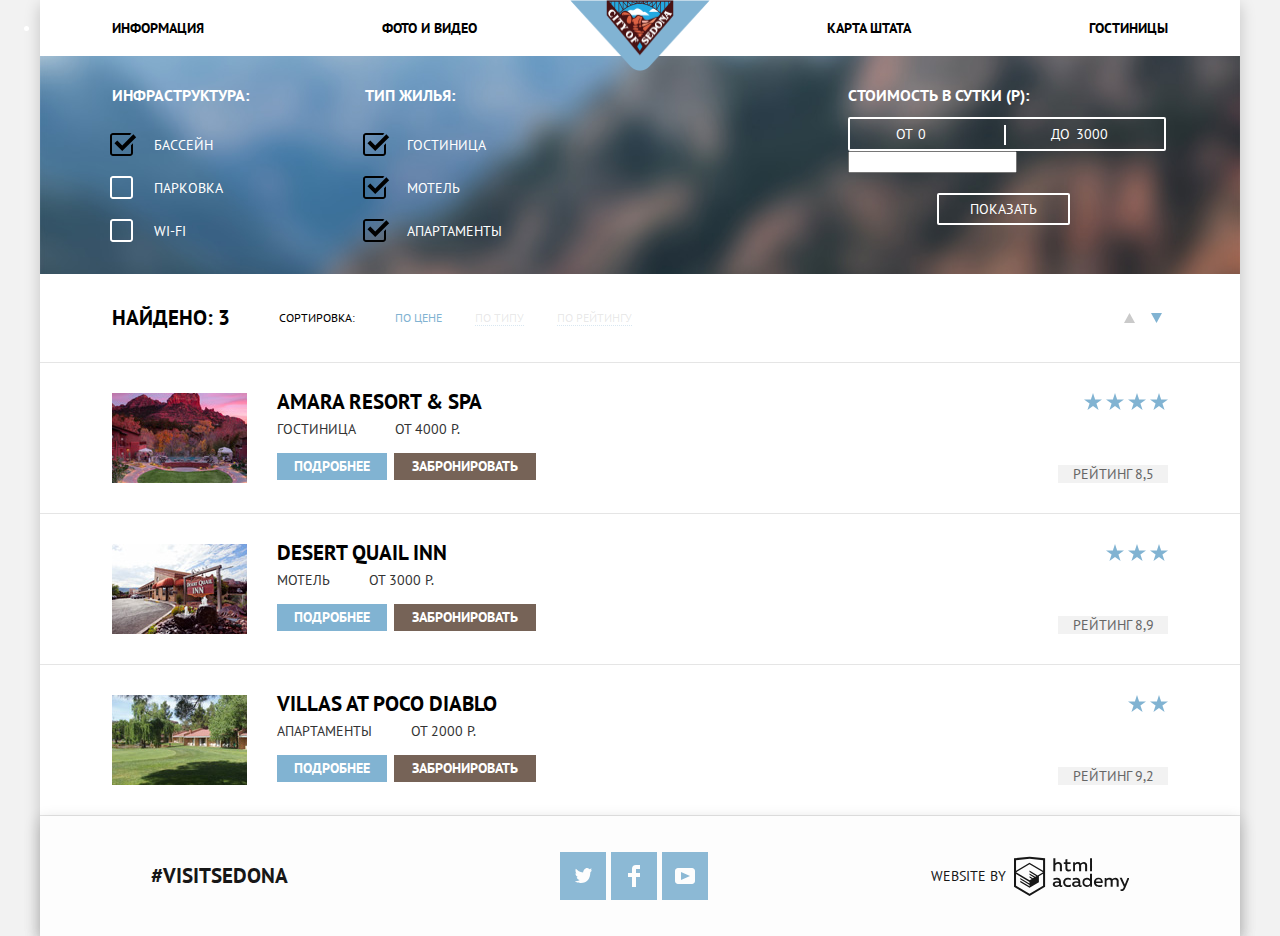
==== commit 32d335c0: "правки проекта" ====
--- a/catalog.html
+++ b/catalog.html
@@ -13,7 +13,7 @@
   <div class="content-wrapper">
     <header class="header">
       <a class="header-logo" href="index.html">
-        <img src="img/logo.png" width="140px" height="71px" alt="logo-link">
+        <img src="img/logo.png" width="140" height="71" alt="logo-link">
       </a>
       <nav class="main-menu">
         <ul class="site-navigation">
@@ -23,8 +23,6 @@
           <li class="navigation-element">
             <a href="">Фото и Видео</a>
           </li>
-        </ul>
-        <ul class="site-navigation">
           <li class="navigation-element">
             <a href="">Карта штата</a>
           </li>
@@ -38,57 +36,61 @@
       <form action="https://echo.htmlacademy.ru" method="post">
         <h1 class="visually-hidden">Поиск гостиницы</h1>
         <div class="search-form">
-          <img class="index-background" src="img/filter-background.png" width="1200px" height="562px" alt="background">
           <h2 class="visually-hidden">Критерии поиска</h2>
           <div class="checkbox-containter">
             <fieldset class="search-checkbox">
               <legend class="checkbox-head">Инфраструктура:</legend>
-              <label for="pool-name">
-                <div class="checkbox-filter">
+              <div class="checkbox-filter">
+                <label for="pool-name">
                   <input class="visually-hidden checkbox-field" type="checkbox" id="pool-name" name="pool" checked>
                   <span class="checkbox-condition">Бассейн</span>
-                </div>
-              </label>
-              <label>
-                <div class="checkbox-filter">
+                </label>
+              </div>
+              <div class="checkbox-filter">
+                <label>
                   <input class="visually-hidden checkbox-field" type="checkbox" id="parking-name" name="parking">
                   <span class="checkbox-condition">Парковка</span>
-                </div>
-              </label>
-              <label>
-                <div class="checkbox-filter">
+                </label>
+              </div>
+              <div class="checkbox-filter">
+                <label>
                   <input class="visually-hidden checkbox-field" type="checkbox" id="wi-fi-name" name="Wi-Fi">
                   <span class="checkbox-condition">wi-fi</span>
-                </div>
-              </label>
+                </label>
+              </div>
             </fieldset>
             <fieldset class="search-checkbox">
               <legend class="checkbox-head">Тип Жилья:</legend>
-              <label>
-                <div class="checkbox-filter">
+              <div class="checkbox-filter">
+                <label>
                   <input class="visually-hidden checkbox-field" type="checkbox" id="hotel-name" name="hotel" checked>
                   <span class="checkbox-condition">Гостиница</span>
-                </div>
-              </label>
-              <label>
-                <div class="checkbox-filter">
+                </label>
+              </div>
+              <div class="checkbox-filter">
+                <label>
                   <input class="visually-hidden checkbox-field" type="checkbox" id="motel-name" name="motel" checked>
                   <span class="checkbox-condition">Мотель</span>
-                </div>
-              </label>
-              <label>
-                <div class="checkbox-filter">
-                  <input class="visually-hidden checkbox-field" type="checkbox" id="appartments-name" name="appartments" checked>
+                </label>
+              </div>
+              <div class="checkbox-filter">
+                <label>
+                  <input class="visually-hidden checkbox-field" type="checkbox" id="appartments-name" name="appartments"
+                    checked>
                   <span class="checkbox-condition">Апартаменты</span>
-                </div>
-              </label>
+                </label>
+              </div>
             </fieldset>
             <div class="cost-block">
               <div class="cost-container">
                 <span class="cost-head checkbox-head">Стоимость в сутки (P):</span>
                 <div class="cost">
-                  <span class="starting-cost">От 0</span>
-                  <span class="ending-cost">До 3000</span>
+                  <label>От
+                    <input type="text" class="starting-cost" name="minimum-price" value="0">
+                  </label>
+                  <label>До
+                    <input type="text" class="ending-cost" name="maximum-price" value="3000">
+                  </label>
                 </div>
                 <div>
                   <input id="cost-slider" name="cost-range" value="">
@@ -97,153 +99,134 @@
               <button class="show-button" type="submit">Показать</button>
             </div>
           </div>
-          <section>
-            <div class="sorting-container">
-              <span class="search-result">Найдено: 3</span>
-              <span class="sorting">Сортировка:</span>
-              <ul class="sorting-type">
-                <li><a class="sorting-link price-sorting" href="">По цене</a></li>
-                <li><a class="sorting-link" href="">По типу</a></li>
-                <li><a class="sorting-link" href="">По рейтингу</a></li>
-              </ul>
-              <div class="arrow-container">
-                <span>
-                  <button class="arrow-button" type="button">
-                    <svg class="arrow-up" xmlns="http://www.w3.org/2000/svg" width="11" height="10" viewBox="0 0 11 10">
-                      <path d="M5.5 0L0 10h11z" />
-                    </svg>
-                  </button>
-                </span>
-                <span>
-                  <button class="arrow-button" type="button">
-                    <svg class="arrow-down" xmlns="http://www.w3.org/2000/svg" width="11" height="10"
-                      viewBox="0 0 11 10">
-                      <path d="M5.5 10L0 0h11" />
-                    </svg>
-                  </button>
-                </span>
-              </div>
+        </div>
+        <section>
+          <div class="sorting-container">
+            <span class="search-result">Найдено: 3</span>
+            <span class="sorting">Сортировка:</span>
+            <ul class="sorting-type">
+              <li><a class="sorting-link price-sorting" href="">По цене</a></li>
+              <li><a class="sorting-link" href="">По типу</a></li>
+              <li><a class="sorting-link" href="">По рейтингу</a></li>
+            </ul>
+            <div class="arrow-container">
+              <span>
+                <button class="arrow-button" type="button">
+                  <svg class="arrow-up" xmlns="http://www.w3.org/2000/svg" width="11" height="10" viewBox="0 0 11 10">
+                    <path d="M5.5 0L0 10h11z" />
+                  </svg>
+                </button>
+              </span>
+              <span>
+                <button class="arrow-button" type="button">
+                  <svg class="arrow-down" xmlns="http://www.w3.org/2000/svg" width="11" height="10" viewBox="0 0 11 10">
+                    <path d="M5.5 10L0 0h11" />
+                  </svg>
+                </button>
+              </span>
             </div>
-          </section>
-          <section class="hotel-section">
-            <h2 class="visually-hidden">Список гостиниц</h2>
-            <ul class="hotel-list">
-              <li class="hotel-container">
-                <img class="hotel-image" src="img/hotel-picture.jpg" width="135px" height="90px" alt="картинка">
-                <div class="hotel-wrapper">
-                  <h3 class="head-name"><a class="hotel-name" href="">AMARA RESORT & SPA</a></h3>
-                  <span class="hotel-information">Гостиница</span>
-                  <span class="hotel-cost">от 4000 Р.</span>
-                  <div>
-                    <button class="detail-button" type="button">Подробнее</button>
-                    <button class="reservation-button" type="submit">Забронировать</button>
-                  </div>
-                </div>
-                <div class="hotel-raiting">
-                  <div>
-                    <span>
-                      <img src="img/star.svg" width="18px" height="17px">
-                    </span>
-                    <span>
-                      <img src="img/star.svg" width="18px" height="17px">
-                    </span>
-                    <span>
-                      <img src="img/star.svg" width="18px" height="17px">
-                    </span>
-                    <span>
-                      <img src="img/star.svg" width="18px" height="17px">
-                    </span>
-                  </div>
-                  <span class="rating">Рейтинг 8,5</span>
-                </div>
-              </li>
-              <li class="hotel-container">
-                <img class="hotel-image" src="img/motel-picture.jpg" width="135px" height="90px" alt="картинка">
-                <div class="hotel-wrapper">
-                  <h3 class="head-name"><a class="hotel-name" href="">Desert Quail Inn</a></h3>
-                  <span class="hotel-information">Мотель</span>
-                  <span class="hotel-cost">от 3000 Р.</span>
-                  <div>
-                    <button class="detail-button" type="button">Подробнее</button>
-                    <button class="reservation-button" type="submit">Забронировать</button>
-                  </div>
-                </div>
-                <div class="hotel-raiting">
-                  <div>
-                    <span>
-                      <img src="img/star.svg" width="18px" height="17px">
-                    </span>
-                    <span>
-                      <img src="img/star.svg" width="18px" height="17px">
-                    </span>
-                    <span>
-                      <img src="img/star.svg" width="18px" height="17px">
-                    </span>
-                  </div>
-                  <span class="rating">Рейтинг 8,9</span>
-                </div>
-              </li>
-              <li class="hotel-container">
-                <img class="hotel-image" src="img/appartment-picture.jpg" width="135px" height="90px" alt="картинка">
-                <div class="hotel-wrapper">
-                  <h3 class="head-name"><a class="hotel-name" href="">Villas at Poco Diablo</a></h3>
-                  <span class="hotel-information">Апартаменты</span>
-                  <span class="hotel-cost">от 2000 Р.</span>
-                  <div>
-                    <button class="detail-button" type="button">Подробнее</button>
-                    <button class="reservation-button" type="submit">Забронировать</button>
-                  </div>
-                </div>
-                <div class="hotel-raiting">
-                  <div>
-                    <span>
-                      <img src="img/star.svg" width="18px" height="17px">
-                    </span>
-                    <span>
-                      <img src="img/star.svg" width="18px" height="17px">
-                    </span>
-                  </div>
-                  <span class="rating">Рейтинг 9,2</span>
-                </div>
-              </li>
-            </ul>
+          </div>
+        </section>
+        <section class="hotel-section">
+          <h2 class="visually-hidden">Список гостиниц</h2>
+          <ul class="hotel-list">
+            <li class="hotel-container">
+              <img class="hotel-image" src="img/hotel-picture.jpg" width="135" height="90" alt="hotel-image">
+              <div class="hotel-wrapper">
+                <h3 class="head-name"><a class="hotel-name" href="">AMARA RESORT & SPA</a></h3>
+                <span class="hotel-information">Гостиница</span>
+                <span class="hotel-cost">от 4000 Р.</span>
+                <div class="hotel-link">
+                  <a class="detail-button" href="">Подробнее</a>
+                  <a class="reservation-button" href="">Забронировать</a>
+                </div>
+              </div>
+              <div class="hotel-raiting">
+                <div>
+                  <img src="img/star.svg" width="18" height="17" alt="star">
+                  <img src="img/star.svg" width="18" height="17" alt="star">
+                  <img src="img/star.svg" width="18" height="17" alt="star">
+                  <img src="img/star.svg" width="18" height="17" alt="star">
+                </div>
+                <span class="rating">Рейтинг 8,5</span>
+              </div>
+            </li>
+            <li class="hotel-container">
+              <img class="hotel-image" src="img/motel-picture.jpg" width="135" height="90" alt="motel-image">
+              <div class="hotel-wrapper">
+                <h3 class="head-name"><a class="hotel-name" href="">Desert Quail Inn</a></h3>
+                <span class="hotel-information">Мотель</span>
+                <span class="hotel-cost">от 3000 Р.</span>
+                <div>
+                  <a class="detail-button" href="">Подробнее</a>
+                  <a class="reservation-button" href="">Забронировать</a>
+                </div>
+              </div>
+              <div class="hotel-raiting">
+                <div>
+                  <img src="img/star.svg" width="18" height="17" alt="star">
+                  <img src="img/star.svg" width="18" height="17" alt="star">
+                  <img src="img/star.svg" width="18" height="17" alt="star">
+                </div>
+                <span class="rating">Рейтинг 8,9</span>
+              </div>
+            </li>
+            <li class="hotel-container">
+              <img class="hotel-image" src="img/appartment-picture.jpg" width="135" height="90" alt="appartment-image">
+              <div class="hotel-wrapper">
+                <h3 class="head-name"><a class="hotel-name" href="">Villas at Poco Diablo</a></h3>
+                <span class="hotel-information">Апартаменты</span>
+                <span class="hotel-cost">от 2000 Р.</span>
+                <div>
+                  <a class="detail-button" href="">Подробнее</a>
+                  <a class="reservation-button" href="">Забронировать</a>
+                </div>
+              </div>
+              <div class="hotel-raiting">
+                <div>
+                  <img src="img/star.svg" width="18" height="17" alt="star">
+                  <img src="img/star.svg" width="18" height="17" alt="star">
+                </div>
+                <span class="rating">Рейтинг 9,2</span>
+              </div>
+            </li>
+          </ul>
+        </section>
       </form>
-      </section>
     </main>
     <footer class="footer">
-      <div class="footer-container">
-        <div class="footer-tag">
-          <p>#Visitsedona</p>
-        </div>
-        <ul class="footer-social">
-          <li class="social-button">
-            <a class="social-link" href="https://twitter.com">
-              <img src="img/twitter.svg" width="17px" height="15px" alt="эмблема">
-            </a>
-          </li>
-          <li class="social-button">
-            <a class="social-link" href="https://facebook.com">
-              <img src="img/facebook.svg" width="12px" height="22px" alt="эмблема">
-            </a>
-          </li>
-          <li class="social-button">
-            <a class="social-link" href="https://youtube.com">
-              <img src="img/youtube.svg" width="20px" height="16px" alt="эмблема">
-            </a>
-          </li>
-        </ul>
-        <div class="footer-copyrights">
-          <p>Website By</p>
-          <a class="copyrights-link" href="https://htmlacademy.ru/intensive/htmlcss">
-            <svg class="html-logo" xmlns="http://www.w3.org/2000/svg" data-name="Layer 1" viewBox="0 0 113 39"  width="115px" height="41px">
-              <path d="M46.84 28.22a2.07 2.07 0 0 0 .58-.11v1.4a3.41 3.41 0 0 1-1.24.22 1.75 1.75 0 0 1-1.75-1 5.08 5.08 0 0 1-3.3 1.13c-1.59 0-3.06-.87-3.06-2.68 0-2.24 2.08-2.93 3.9-2.93a11.63 11.63 0 0 1 2.28.26v-.31c0-1.09-.8-1.86-2.3-1.86a7.79 7.79 0 0 0-3.15.67v-1.79a10.72 10.72 0 0 1 3.35-.58c2.48 0 4 1.18 4 3.83v3.14a.57.57 0 0 0 .69.61zm-6.76-1.19a1.42 1.42 0 0 0 1.64 1.29 3.56 3.56 0 0 0 2.53-1v-1.51a10.21 10.21 0 0 0-1.9-.22c-1.1.01-2.27.35-2.27 1.45zM53.06 20.62a5.29 5.29 0 0 1 2.7.67v1.79a4.28 4.28 0 0 0-2.42-.73 2.89 2.89 0 1 0 0 5.76 5.26 5.26 0 0 0 2.55-.67v1.8a6.58 6.58 0 0 1-2.9.6 4.42 4.42 0 0 1-4.72-4.54 4.54 4.54 0 0 1 4.79-4.68zM65.84 28.22a2.07 2.07 0 0 0 .58-.11v1.4a3.41 3.41 0 0 1-1.24.22 1.75 1.75 0 0 1-1.75-1 5.08 5.08 0 0 1-3.3 1.13c-1.59 0-3.06-.87-3.06-2.68 0-2.24 2.08-2.93 3.9-2.93a11.63 11.63 0 0 1 2.28.26v-.31c0-1.09-.8-1.86-2.3-1.86a7.79 7.79 0 0 0-3.15.67v-1.79a10.72 10.72 0 0 1 3.35-.58c2.48 0 4 1.18 4 3.83v3.14a.57.57 0 0 0 .69.61zm-6.76-1.19a1.42 1.42 0 0 0 1.64 1.29 3.56 3.56 0 0 0 2.53-1v-1.51a10.21 10.21 0 0 0-1.9-.22c-1.11.01-2.27.35-2.27 1.45zM76.67 16.85v12.76h-1.76v-1.39a4.07 4.07 0 0 1-3.35 1.62 4.62 4.62 0 0 1 0-9.22 4 4 0 0 1 3.15 1.37v-5.14h2zm-4.76 5.48a2.9 2.9 0 0 0 0 5.8 3 3 0 0 0 2.79-1.84v-2.13a3.06 3.06 0 0 0-2.79-1.83zM82.99 20.62c3.48 0 4.68 2.81 4.12 5.34h-6.58c.22 1.57 1.75 2.22 3.35 2.22a6.41 6.41 0 0 0 2.77-.62v1.68a7.5 7.5 0 0 1-3.14.6c-2.68 0-5-1.53-5-4.61a4.39 4.39 0 0 1 4.48-4.61zm.09 1.62a2.39 2.39 0 0 0-2.57 2.26h4.85a2.06 2.06 0 0 0-2.28-2.26zM89.1 29.61v-8.75h1.73v1.09a4 4 0 0 1 2.92-1.33 3 3 0 0 1 2.73 1.4 4.33 4.33 0 0 1 3.06-1.4 3.21 3.21 0 0 1 3.32 3.52v5.47h-2V24.2a1.67 1.67 0 0 0-1.73-1.84 2.94 2.94 0 0 0-2.17 1.18V29.61h-2V24.2a1.67 1.67 0 0 0-1.73-1.84 3.11 3.11 0 0 0-2.32 1.35v5.91h-2zM111.47 20.86h2l-4.1 9.93c-.95 2.28-2.19 3-3.52 3a5 5 0 0 1-1.15-.15v-1.66a3 3 0 0 0 .89.13c.95 0 1.66-.67 2.17-2l.18-.44-4.16-8.82h2.13l3 6.6zM40.66 1.53v5a4 4 0 0 1 2.83-1.2A3.41 3.41 0 0 1 47.1 8.9v5.41h-2V9.15a1.9 1.9 0 0 0-2-2.1 3.08 3.08 0 0 0-2.44 1.46v5.8h-2V1.53h2zM52.43 2.42v3.12h3.17v1.71h-3.17v4c0 1.15.53 1.53 1.66 1.53a4.71 4.71 0 0 0 1.77-.35v1.68a7.14 7.14 0 0 1-2.35.38 2.68 2.68 0 0 1-3-2.88V7.23h-1.6V5.52h1.57V2.88zM58.1 14.29V5.54h1.73v1.09a4 4 0 0 1 2.92-1.33 3 3 0 0 1 2.73 1.4 4.33 4.33 0 0 1 3.06-1.4 3.21 3.21 0 0 1 3.32 3.52v5.47h-2V8.88a1.67 1.67 0 0 0-1.73-1.84 2.94 2.94 0 0 0-2.17 1.18V14.29h-2V8.88a1.67 1.67 0 0 0-1.73-1.84 3.11 3.11 0 0 0-2.32 1.35v5.91h-2zM74.72 1.52h1.95v12.76h-1.95zM15.44.02h-.16L0 1.62v28l15.28 9.09 15.28-9.09v-28zm13.12 28.45l-13.28 7.9L2 28.47V16.99l13.22 7.87v1.43l-9.07-5.4v1.38l9.11 5.47v1.46l-9.1-5.42v1.38l9.11 5.47 9.19-5.5V19.22l4.1-2.45v11.67zm0-13.16l-3.65 2.14-1.68 1-8-4.76v1.38l6.84 4.07h-.06l-.15.09-1 .57-5.64-3.36v1.38l4.45 2.65-1.05.7-3.36-2v1.38l2.21 1.3-2.25 1.35-13.16-7.82 13.17-7.92zm0-1.39L15.21 6.05l-13.2 7.86V3.41l13.28-1.39 13.28 1.39v10.51z"/>
+      <div class="footer-tag">
+        <p>#Visitsedona</p>
+      </div>
+      <ul class="footer-social">
+        <li class="social-button">
+          <a class="social-link" href="https://twitter.com">
+            <img src="img/twitter.svg" width="17" height="15" alt="twitter-emblem">
+          </a>
+        </li>
+        <li class="social-button">
+          <a class="social-link" href="https://facebook.com">
+            <img src="img/facebook.svg" width="12" height="22" alt="facebook-emblem">
+          </a>
+        </li>
+        <li class="social-button">
+          <a class="social-link" href="https://youtube.com">
+            <img src="img/youtube.svg" width="20" height="16" alt="youtube-emblem">
+          </a>
+        </li>
+      </ul>
+      <div class="footer-copyrights">
+        <p>Website By</p>
+        <a class="copyrights-link" href="https://htmlacademy.ru/intensive/htmlcss">
+          <svg class="html-logo" xmlns="http://www.w3.org/2000/svg" data-name="Layer 1" viewBox="0 0 113 39" width="115"
+            height="41">
+            <path
+              d="M46.84 28.22a2.07 2.07 0 0 0 .58-.11v1.4a3.41 3.41 0 0 1-1.24.22 1.75 1.75 0 0 1-1.75-1 5.08 5.08 0 0 1-3.3 1.13c-1.59 0-3.06-.87-3.06-2.68 0-2.24 2.08-2.93 3.9-2.93a11.63 11.63 0 0 1 2.28.26v-.31c0-1.09-.8-1.86-2.3-1.86a7.79 7.79 0 0 0-3.15.67v-1.79a10.72 10.72 0 0 1 3.35-.58c2.48 0 4 1.18 4 3.83v3.14a.57.57 0 0 0 .69.61zm-6.76-1.19a1.42 1.42 0 0 0 1.64 1.29 3.56 3.56 0 0 0 2.53-1v-1.51a10.21 10.21 0 0 0-1.9-.22c-1.1.01-2.27.35-2.27 1.45zM53.06 20.62a5.29 5.29 0 0 1 2.7.67v1.79a4.28 4.28 0 0 0-2.42-.73 2.89 2.89 0 1 0 0 5.76 5.26 5.26 0 0 0 2.55-.67v1.8a6.58 6.58 0 0 1-2.9.6 4.42 4.42 0 0 1-4.72-4.54 4.54 4.54 0 0 1 4.79-4.68zM65.84 28.22a2.07 2.07 0 0 0 .58-.11v1.4a3.41 3.41 0 0 1-1.24.22 1.75 1.75 0 0 1-1.75-1 5.08 5.08 0 0 1-3.3 1.13c-1.59 0-3.06-.87-3.06-2.68 0-2.24 2.08-2.93 3.9-2.93a11.63 11.63 0 0 1 2.28.26v-.31c0-1.09-.8-1.86-2.3-1.86a7.79 7.79 0 0 0-3.15.67v-1.79a10.72 10.72 0 0 1 3.35-.58c2.48 0 4 1.18 4 3.83v3.14a.57.57 0 0 0 .69.61zm-6.76-1.19a1.42 1.42 0 0 0 1.64 1.29 3.56 3.56 0 0 0 2.53-1v-1.51a10.21 10.21 0 0 0-1.9-.22c-1.11.01-2.27.35-2.27 1.45zM76.67 16.85v12.76h-1.76v-1.39a4.07 4.07 0 0 1-3.35 1.62 4.62 4.62 0 0 1 0-9.22 4 4 0 0 1 3.15 1.37v-5.14h2zm-4.76 5.48a2.9 2.9 0 0 0 0 5.8 3 3 0 0 0 2.79-1.84v-2.13a3.06 3.06 0 0 0-2.79-1.83zM82.99 20.62c3.48 0 4.68 2.81 4.12 5.34h-6.58c.22 1.57 1.75 2.22 3.35 2.22a6.41 6.41 0 0 0 2.77-.62v1.68a7.5 7.5 0 0 1-3.14.6c-2.68 0-5-1.53-5-4.61a4.39 4.39 0 0 1 4.48-4.61zm.09 1.62a2.39 2.39 0 0 0-2.57 2.26h4.85a2.06 2.06 0 0 0-2.28-2.26zM89.1 29.61v-8.75h1.73v1.09a4 4 0 0 1 2.92-1.33 3 3 0 0 1 2.73 1.4 4.33 4.33 0 0 1 3.06-1.4 3.21 3.21 0 0 1 3.32 3.52v5.47h-2V24.2a1.67 1.67 0 0 0-1.73-1.84 2.94 2.94 0 0 0-2.17 1.18V29.61h-2V24.2a1.67 1.67 0 0 0-1.73-1.84 3.11 3.11 0 0 0-2.32 1.35v5.91h-2zM111.47 20.86h2l-4.1 9.93c-.95 2.28-2.19 3-3.52 3a5 5 0 0 1-1.15-.15v-1.66a3 3 0 0 0 .89.13c.95 0 1.66-.67 2.17-2l.18-.44-4.16-8.82h2.13l3 6.6zM40.66 1.53v5a4 4 0 0 1 2.83-1.2A3.41 3.41 0 0 1 47.1 8.9v5.41h-2V9.15a1.9 1.9 0 0 0-2-2.1 3.08 3.08 0 0 0-2.44 1.46v5.8h-2V1.53h2zM52.43 2.42v3.12h3.17v1.71h-3.17v4c0 1.15.53 1.53 1.66 1.53a4.71 4.71 0 0 0 1.77-.35v1.68a7.14 7.14 0 0 1-2.35.38 2.68 2.68 0 0 1-3-2.88V7.23h-1.6V5.52h1.57V2.88zM58.1 14.29V5.54h1.73v1.09a4 4 0 0 1 2.92-1.33 3 3 0 0 1 2.73 1.4 4.33 4.33 0 0 1 3.06-1.4 3.21 3.21 0 0 1 3.32 3.52v5.47h-2V8.88a1.67 1.67 0 0 0-1.73-1.84 2.94 2.94 0 0 0-2.17 1.18V14.29h-2V8.88a1.67 1.67 0 0 0-1.73-1.84 3.11 3.11 0 0 0-2.32 1.35v5.91h-2zM74.72 1.52h1.95v12.76h-1.95zM15.44.02h-.16L0 1.62v28l15.28 9.09 15.28-9.09v-28zm13.12 28.45l-13.28 7.9L2 28.47V16.99l13.22 7.87v1.43l-9.07-5.4v1.38l9.11 5.47v1.46l-9.1-5.42v1.38l9.11 5.47 9.19-5.5V19.22l4.1-2.45v11.67zm0-13.16l-3.65 2.14-1.68 1-8-4.76v1.38l6.84 4.07h-.06l-.15.09-1 .57-5.64-3.36v1.38l4.45 2.65-1.05.7-3.36-2v1.38l2.21 1.3-2.25 1.35-13.16-7.82 13.17-7.92zm0-1.39L15.21 6.05l-13.2 7.86V3.41l13.28-1.39 13.28 1.39v10.51z" />
           </svg>
-            </svg>
-          </a>
-        </div>
+        </a>
       </div>
     </footer>
-    <link href="css/ionslider/ion.rangeSlider.css" rel="stylesheet">
+  </div>
   <script src="js/jquery-3.4.1.min.js"></script>
   <script src="js/ion.rangeslider/ion.rangeSlider.js"></script>
   <script src="js/scripts.js"></script>
--- a/css/style.css
+++ b/css/style.css
@@ -1,10 +1,10 @@
 * {
-  font-family: "PT Sans", sans-serif;
   font-size: 14px;
   text-transform: uppercase;
 }
 
 body {
+  font-family: "PT Sans", "Arial", sans-serif;
   background-color: #f2f2f2;
   margin: 0px;
 }
@@ -30,10 +30,12 @@
   font-weight: bold;
   background-color: #ffffff;
   position: relative;
-  display: flex;
-  justify-content: space-between;
-  padding: 15px 72px;
-}
+  padding: 15px 0;
+}
+
+.main-menu li:nth-child(4n+2) {
+  margin-right: 244px;
+  }
 
 .main-backgorund-photo {
   position: absolute;
@@ -44,10 +46,34 @@
   padding: 0;
   margin: 0;
   display: flex;
-}
-
-.site-navigation .navigation-element:first-child {
-  margin-right: 150px;
+  justify-content: space-between;
+  flex-wrap: wrap;
+}
+
+.main-menu li:nth-child(4n+1),
+.main-menu li:nth-child(4n+2) { 
+	text-align: left;
+}
+
+.main-menu li:nth-child(4n-1),
+.main-menu li:nth-child(4n) { 
+	text-align: right;
+} 
+
+.main-menu li:nth-child(4n+1) {
+	padding-left: 72px;
+}
+
+.main-menu li:nth-child(4n+2) {
+	padding-left: 73px;
+}
+
+.main-menu li:nth-child(4n-1) {
+	padding-right: 73px;
+}
+
+.main-menu li:nth-child(4n) {
+	padding-right: 72px;
 }
 
 .site-navigation a {
@@ -89,6 +115,7 @@
 
 .greetings {
   display: flex;
+  flex-wrap: wrap;
   position: relative;
   flex-direction: column;
   justify-content: space-between;
@@ -106,6 +133,8 @@
 }
 
 .main-greeting {
+  width: 500px;
+  margin: auto;
   font-weight: bold;
   line-height: 26px;
   font-size: 21px;
@@ -122,11 +151,7 @@
   display: flex;
   justify-content: stretch;
   align-items: stretch;
-  width: 1200px;
-}
-
-.feature-image {
-  margin: -1px;
+  width: 100%;
 }
 
 .feature-text {
@@ -134,14 +159,19 @@
   text-align: center;
   color: #ffffff;
   width: 400px;
-  margin: 0 auto;
+}
+
+.feature-text:first-of-type p:last-child {
+  width: 300px;
+  margin: auto;
 }
 
 .feature-text p:first-child {
   font-weight: bold;
   font-size: 21px;
   color: #ffffff;
-  padding-top: 47px;
+  padding-top: 50px;
+  padding-bottom: 25px;
   line-height: 20px;
 }
 
@@ -150,8 +180,15 @@
 }
 
 .feature-text p:nth-child(2) {
-  padding-top: 20px;
-  padding-bottom: 20px;
+  padding-bottom: 30px;
+}
+
+.feature-text:nth-child(2) p:nth-child(2) {
+  padding-bottom: 25px;
+}
+
+.feature-text p {
+  margin: 0px;
 }
 
 
@@ -159,22 +196,25 @@
   list-style: none;
   background-color: #ffffff;
   display: flex;
-  width: 1200px;
+  flex-wrap: wrap;
+  width: 100%;
   justify-content: space-around;
   margin-top: 0px;
   margin-bottom: 0px;
   padding-left: 0px;
   padding-top: 60px;
-  padding-bottom: 70px;
+  padding-bottom: 82px;
+  box-sizing: border-box;
 }
 
 .advices-name {
-  padding-top: 32px;
-  padding-bottom: 29px;
+  padding-top: 28px;
+  padding-bottom: 25px;
 }
 
 .advice {
   text-align: center;
+  box-sizing: border-box;
 }
 
 .advice p:first-of-type {
@@ -189,14 +229,47 @@
   line-height: 20px;
 }
 
+.advice p {
+  margin: 0px;
+}
+
+.advice:first-of-type p:last-of-type {
+  width: 260px;
+  padding-left: 19px;
+}
+
+.advice:nth-of-type(2) p:last-child {
+  width: 290px;
+}
+
+.advice:nth-of-type(2) .advices-name {
+  margin-left: 8px;
+  margin-top: 2px;
+}
+
+.advice:nth-of-type(3) p:last-child {
+  width: 290px;
+}
+
+.advice:nth-of-type(3) .advices-name {
+margin-right: -5px;
+margin-top: -3px;
+}
+
+.feature-image {
+  box-sizing: border-box;
+}
+
 .feature-list {
   list-style: none;
   background-color: #eeeeee;
   display: flex;
+  flex-wrap: wrap;
   justify-content: space-around;
   margin-top: 0px;
   margin-bottom: 0px;
   padding-left: 0px;
+  min-height: 256px;
 }
 
 .listed-feature {
@@ -205,22 +278,37 @@
 }
 
 .listed-feature p:first-child {
+  width: 130px;
+  margin: auto;
   font-size: 21px;
   color: #000000;
   font-weight: bold;
   padding-top: 46px;
   padding-bottom: 25px;
+  margin-bottom: -4px;
+}
+
+.listed-feature p:nth-child(2) {
+  margin-bottom: -3px;
 }
 
 .listed-feature p:last-of-type {
+  width: 250px;
   color: #333333;
   line-height: 20px;
   padding-top: 25px;
   padding-bottom: 54px;
 }
 
+.listed-feature:nth-of-type(2) p:last-of-type {
+  width: 270px;
+}
+
+.listed-feature p {
+  margin: 0px;
+}
+
 .hotel-search {
-  box-shadow: 0px 5px 15px 0 rgba(0, 1, 1, 0.2);
   text-align: center;
   margin-left: auto;
   margin-right: auto;
@@ -242,12 +330,18 @@
 
 .container {
   display: flex;
-  width: 1200px;
+  flex-wrap: wrap;
+  width: 100%;
   flex-direction: column;
   justify-content: space-between;
   background-color: #ffffff;
 }
 
+.container p {
+  margin: 0px;
+  line-height: 24px;
+}
+
 .search-head {
   font-size: 30px;
   font-weight: bold;
@@ -256,11 +350,10 @@
   margin-top: 0px;
   margin-bottom: 0px;
   padding-top: 52px;
-  padding-bottom: 25px;
+  padding-bottom: 22px;
 }
 
 .hotel-search p {
-  line-height: 17px;
   color: #333333;
 }
 
@@ -298,11 +391,18 @@
 
 .map {
   z-index: -1;
+  width: 100%;
+}
+
+.iframe-map {
+  border: 0;
+  width: 100%;
 }
 
 .modal-window {
   box-sizing: border-box;
   display: flex;
+  flex-wrap: wrap;
   width: 568px;
   -webkit-transition: max-height 0.5s;
   -moz-transition: max-height 0.5s;
@@ -317,7 +417,9 @@
 }
 
 .modal-form {
-  padding: 55px;
+  margin: 0 auto;
+	padding-top: 55px;
+	padding-bottom: 55px;
 }
 
 .modal-button:active .modal-window {
@@ -364,11 +466,13 @@
 
 .condition-form-container {
   position: relative;
+  display: flex;
 }
 
 .check-container {
   display: flex;
   align-items: center;
+  flex-wrap: wrap;
 }
 
 .condition-form {
@@ -393,6 +497,12 @@
 .condition-form:focus {
   border: solid 2px #e5e5e5;
   background-color: #ffffff;
+}
+
+.calendar-button {
+  margin: 0px;
+  padding: 0px;
+  border: none;
 }
 
 .calendar-1,
@@ -416,18 +526,21 @@
 .amount-of-block {
   display: flex;
   align-items: center;
+  flex-wrap: wrap;
 }
 
 .adult-form {
   display: flex;
   justify-content: space-around;
   align-items: center;
+  flex-wrap: wrap;
 }
 
 .kids-form {
   display: flex;
   justify-content: space-around;
   align-items: center;
+  flex-wrap: wrap;
 }
 
 .adult-form-text,
@@ -449,6 +562,7 @@
 
 .amount-of-container {
   display: flex;
+  flex-wrap: wrap;
 }
 
 
@@ -518,7 +632,7 @@
   line-height: 25px;
   text-align: center;
   color: #ffffff;
-  margin-top: 58px;
+  margin-top: 55px;
   padding: 0px;
   outline: 0px;
   border: 0px;
@@ -537,13 +651,8 @@
 
 .search-form {
   color: #ffffff;
-  width: 1200px;
-}
-
-.index-background {
-  position: absolute;
-  z-index: -1000;
-  top: -160px;
+  width: 1200px; 
+  background: #000000 url("../img/filter-background.jpg") no-repeat 50% -295px;
 }
 
 .checkbox-containter {
@@ -551,13 +660,13 @@
 }
 
 .search-checkbox {
-  display: flex;
+   display: flex;
   flex-direction: column;
   justify-content: center;
   border: none;
   margin: 0px;
   margin-top: 31px;
-
+  flex-wrap: wrap;
 }
 
 .search-checkbox:first-child {
@@ -569,6 +678,7 @@
   display: flex;
   padding-bottom: 25px;
   cursor: pointer;
+  flex-wrap: wrap;
 }
 
 .cost-block {
@@ -577,6 +687,7 @@
   flex-direction: column;
   align-items: flex-end;
   margin-right: 0px;
+  flex-wrap: wrap;
 }
 
 .checkbox-head {
@@ -604,6 +715,7 @@
 .checkbox-condition {
   line-height: 18px;
   padding-left: 42px;
+  cursor: pointer;
 }
 
 .checkbox-filter span {
@@ -615,7 +727,7 @@
   position: absolute;
   width: 27px;
   height: 27px;
-  background-image: url("img/checkbox-off.svg");
+  background-image: url("../img/checkbox-off.svg");
   background-repeat: no-repeat;
   z-index: 1;
   left: -2px;
@@ -627,7 +739,7 @@
   position: absolute;
   width: 27px;
   height: 27px;
-  background-image: url("img/checkbox-on.svg");
+  background-image: url("../img/checkbox-on.svg");
   background-repeat: no-repeat;
   z-index: 2;
   left: -2px;
@@ -637,6 +749,35 @@
 .checkbox-field:checked + span:before {
  display: none;
 } 
+
+.checkbox-field:disabled + span:before {
+  content:"";
+  position: absolute;
+  width: 27px;
+  height: 27px;
+  background-image: url("../img/checkbox-off-dis.svg");
+  background-repeat: no-repeat;
+  z-index: 1;
+  left: -2px;
+  top: -3px;
+}
+
+.checkbox-field:checked:disabled + span:after {
+  content:"";
+  position: absolute;
+  width: 27px;
+  height: 27px;
+  background-image: url("../img/checkbox-on-dis.svg");
+  background-repeat: no-repeat;
+  z-index: 2;
+  left: -2px;
+  top: -3px;
+}
+
+.checkbox-field:focus + span {
+  opacity: 1;
+  text-decoration: underline;
+}
 
 .cost {
   border: solid 2px #ffffff;
@@ -650,23 +791,27 @@
   position: relative;
   display: flex;
   justify-content: space-around;
-}
-
-.starting-cost:after {
+  flex-wrap: wrap;
+}
+
+.starting-cost,
+.ending-cost {
+  position: relative;
+  color:white;
+  background: none;
+	border: none;
+  width: 40px;
+	margin: 0;
+}
+
+.cost:after {
   content: "";
   width: 2px;
   height: 20px;
   background-color: #ffffff;
-  display: block;
   position: absolute;
-  top: 0px;
-  bottom: 0px;
-  right: 0px;
-  left: 0px;
-  margin: auto;
-
-}
-
+  right: 158px;
+}
 
 .show-button {
   text-transform: uppercase;
@@ -675,8 +820,8 @@
   line-height: 18px;
   border: solid 2px #ffffff;
   border-radius: 2px;
+  background-color: transparent;
   color: #ffffff;
-  background-color: #333333;
   margin-right: 170px;
   padding-top: 5px;
   padding-bottom: 5px;
@@ -700,6 +845,7 @@
   padding-bottom: 32px;
   box-sizing: border-box;
   border-bottom: 1px solid rgba(0, 0, 0, 0.1);
+  flex-wrap: wrap;
 }
 
 .search-result {
@@ -722,6 +868,7 @@
   padding: 0px;
   margin: 0px;
   display: flex;
+  flex-wrap: wrap;
 
 }
 
@@ -730,26 +877,29 @@
   font-size: 12px;
   line-height: 18px;
   color: rgba(0, 0, 0, 0.3);
-  text-decoration: underline;
+  text-decoration: none;
   margin-right: 33px;
+  border-bottom: 1px dotted #81b3d2;
 }
 
 .sorting-link:hover {
   color: #81b3d2;
   opacity: 1;
-  text-decoration: underline;
+  border-bottom: 1px dotted #81b3d2;
 }
 
 .sorting-link:active {
   color: black;
   text-decoration: none;
   opacity: 1;
+  border-bottom: none;
 }
 
 .price-sorting {
   opacity: 1;
   color: #81b3d2;
   text-decoration: none;
+  border-bottom: none;
 }
 
 .arrow-container {
@@ -760,6 +910,7 @@
   background-color: #ffffff;
   outline: 0;
   border: 0;
+  cursor: pointer;
 }
 
 .arrow-down {
@@ -799,6 +950,7 @@
   display: flex;
   padding: 30px 72px;
   border-bottom: 1px solid rgba(0, 0, 0, 0.1);
+  flex-wrap: wrap;
 }
 
 .hotel-image {
@@ -831,20 +983,24 @@
 }
 
 .detail-button {
+  display: inline-block;
+  vertical-align: middle;
+  text-align: center;
   width: 110px;
-  font-size: 14px;
-  line-height: 16px;
-  font-weight: bold;
-  color: #ffffff;
-  text-transform: uppercase;
-  background-color: #81b3d2;
-  padding: 0px;
-  outline: 0px;
-  border: 0px;
   margin-right: 3px;
   padding-top: 5px;
   padding-bottom: 5px;
   cursor: pointer;
+  font-size: 14px;
+  line-height: 17px;
+  font-weight: bold;
+  color: #ffffff;
+  text-transform: uppercase;
+  text-decoration: none;
+  background-color: #81b3d2;
+  outline: 0px;
+  border: 0px;
+  border-color: none;
 }
 
 .hotel-wrapper {
@@ -861,14 +1017,21 @@
   color: rgba(255, 255, 255, 0.3);
 }
 
+.detail-button:focus {
+  background-color: #669ec0;
+}
+
 .reservation-button {
+  display: inline-block;
+  vertical-align: middle;
+  text-align: center;
   width: 142px;
-  line-height: 16px;
+  line-height: 17px;
   background-color: #766357;
   font-weight: bold;
   color: #ffffff;
   text-transform: uppercase;
-  padding: 0px;
+  text-decoration: none;
   outline: 0px;
   border: 0px;
   padding-top: 5px;
@@ -886,11 +1049,16 @@
   color: rgba(255, 255, 255, 0.3);
 }
 
+.reservation-button:focus {
+  background-color: #604e43;
+}
+
 .hotel-raiting {
   display: flex;
   flex-direction: column;
   justify-content: space-between;
   align-items: flex-end;
+  flex-wrap: wrap;
 }
 
 .rating {
@@ -902,23 +1070,263 @@
   color: #666666;
 }
 
+.irs {
+  position: relative;
+  display: block;
+  -webkit-touch-callout: none;
+  -webkit-user-select: none;
+  -khtml-user-select: none;
+  -moz-user-select: none;
+  -ms-user-select: none;
+  user-select: none;
+  font-size: 0px;
+  font-family: Arial, sans-serif;
+}
+.irs-line {
+  position: relative;
+  display: block;
+  overflow: hidden;
+  outline: none;
+}
+.irs-bar {
+  position: absolute;
+  display: block;
+  left: 0;
+  width: 0;
+}
+.irs-shadow {
+  position: absolute;
+  display: none;
+  left: 0;
+  width: 0;
+}
+.irs-handle {
+  position: absolute;
+  display: block;
+  box-sizing: border-box;
+  cursor: default;
+  z-index: 1;
+}
+.irs-handle.type_last {
+  z-index: 2;
+}
+
+.irs-with-grid .irs-grid {
+  display: block;
+}
+
+.irs-grid-pol.small {
+  height: 4px;
+}
+
+}
+.irs-disable-mask {
+  position: absolute;
+  display: block;
+  top: 0;
+  left: -1%;
+  width: 102%;
+  height: 100%;
+  cursor: default;
+  background: rgba(0, 0, 0, 0);
+  z-index: 2;
+}
+.lt-ie9 .irs-disable-mask {
+  background: #000;
+  filter: alpha(opacity=0);
+  cursor: not-allowed;
+}
+.irs-disabled {
+  opacity: 0.4;
+}
+
+.irs--flat {
+  height: 40px;
+}
+.irs--flat.irs-with-grid {
+  height: 60px;
+}
+.irs--flat .irs-line {
+  top: 25px;
+  height: 2px;
+  background-color: #ffffff;
+  border-radius: 4px;
+}
+.irs--flat .irs-bar {
+  top: 25px;
+  height: 2px;
+  background-color: #ffffff;
+}
+.irs--flat .irs-bar--single {
+  border-radius: 4px 0 0 4px;
+}
+.irs--flat .irs-shadow {
+  height: 1px;
+  bottom: 16px;
+  background-color: #e1e4e9;
+}
+.irs--flat .irs-handle {
+  top: 22px;
+  width: 16px;
+  height: 18px;
+  background-color: transparent;
+}
+.irs--flat .irs-handle > i:first-child {
+  position: absolute;
+  display: block;
+  top: -5px;
+  left: 50%;
+  width: 20px;
+  height: 22px;
+  margin-left: -1px;
+  background-image: url("../img/slider-button-1.png");
+}
+.irs--flat .irs-handle.state_hover > i:first-child,
+.irs--flat .irs-handle:hover > i:first-child {
+  background-color: #a43540;
+}
+
+}
+.irs--flat .irs-grid-pol {
+  background-color: #e1e4e9;
+}
+.irs--flat .irs-grid-text {
+  color: #999;
+}
+.irs--big {
+  height: 55px;
+}
+.irs--big.irs-with-grid {
+  height: 70px;
+}
+
+}
+.irs--big .irs-bar--single {
+  border-radius: 12px 0 0 12px;
+}
+.irs--big .irs-shadow {
+  height: 1px;
+  bottom: 16px;
+  background-color: rgba(66, 139, 202, 0.5);
+}
+
+}
+.irs--big .irs-grid-pol {
+  background-color: #428bca;
+}
+.irs--big .irs-grid-text {
+  color: #428bca;
+}
+.irs--modern {
+  height: 55px;
+}
+.irs--modern.irs-with-grid {
+  height: 55px;
+}
+
+}
+.irs--modern .irs-handle.state_hover,
+.irs--modern .irs-handle:hover {
+  border-color: #7685a2;
+  background: #c3c7cd;
+  background: linear-gradient(to bottom, #ffffff 0%, #919ba5 30%, #ffffff 100%);
+}
+.irs--modern .irs-handle.state_hover > i:nth-child(1),
+.irs--modern .irs-handle:hover > i:nth-child(1) {
+  border-color: #7685a2;
+}
+.irs--modern .irs-handle.state_hover > i:nth-child(3),
+.irs--modern .irs-handle:hover > i:nth-child(3) {
+  border-color: #48536a;
+}
+
+}
+.irs--sharp .irs-handle.state_hover,
+.irs--sharp .irs-handle:hover {
+  background-color: black;
+}
+.irs--sharp .irs-handle.state_hover > i:first-child,
+.irs--sharp .irs-handle:hover > i:first-child {
+  border-top-color: black;
+}
+
+.irs--sharp .irs-grid {
+  height: 25px;
+}
+.irs--sharp .irs-grid-pol {
+  background-color: #dedede;
+}
+.irs--sharp .irs-grid-text {
+  color: silver;
+  font-size: 13px;
+}
+.irs--round {
+  height: 50px;
+}
+
+}
+.irs--round .irs-grid {
+  height: 25px;
+}
+.irs--round .irs-grid-pol {
+  background-color: #dedede;
+}
+.irs--round .irs-grid-text {
+  color: silver;
+  font-size: 13px;
+}
+.irs--square {
+  height: 50px;
+}
+.irs--square.irs-with-grid {
+  height: 60px;
+}
+.irs--square .irs-line {
+  top: 31px;
+  height: 4px;
+  background-color: #dedede;
+}
+.irs--square .irs-bar {
+  top: 31px;
+  height: 4px;
+  background-color: black;
+}
+.irs--square .irs-shadow {
+  height: 2px;
+  bottom: 21px;
+  background-color: #dedede;
+}
+.irs--square .irs-handle {
+  top: 25px;
+  width: 16px;
+  height: 16px;
+  border: 3px solid black;
+  background-color: white;
+  -webkit-transform: rotate(45deg);
+  -ms-transform: rotate(45deg);
+  transform: rotate(45deg);
+}
+
 .footer {
   position: relative;
-  width: 1200px;
   z-index: 1;
-}
-
-.footer-container {
+  width: 100%;
   opacity: 0.9;
   background-color: #ffffff;
   display: flex;
   justify-content: space-around;
   align-items: center;
-}
-
+  flex-wrap: wrap;
+  box-shadow: 0px 5px 15px 0 rgba(0, 1, 1, 0.2);
+}
+
+.footer-index {
+  margin-top: -120px;
+}
 
 .footer-social {
   display: flex;
+  flex-wrap: wrap;
   justify-content: center;
   text-align: center;
   list-style: none;
@@ -944,6 +1352,7 @@
 
 .social-link {
   display: flex;
+  flex-wrap: wrap;
   height: 100%;
   align-items: center;
   justify-content: center;
@@ -973,6 +1382,7 @@
 
 .footer-copyrights {
   display: flex;
+  flex-wrap: wrap;
   align-items: center;
 }
 
@@ -1004,6 +1414,10 @@
   position: relative;
   padding-top: 80px;
   overflow: hidden;
+  background-image: url(../img/background-photo.jpg);
+  background-position: center -80px;
+	background-repeat: no-repeat;
+	background-size: 1200px 773px;
 }
 
 .head-name {
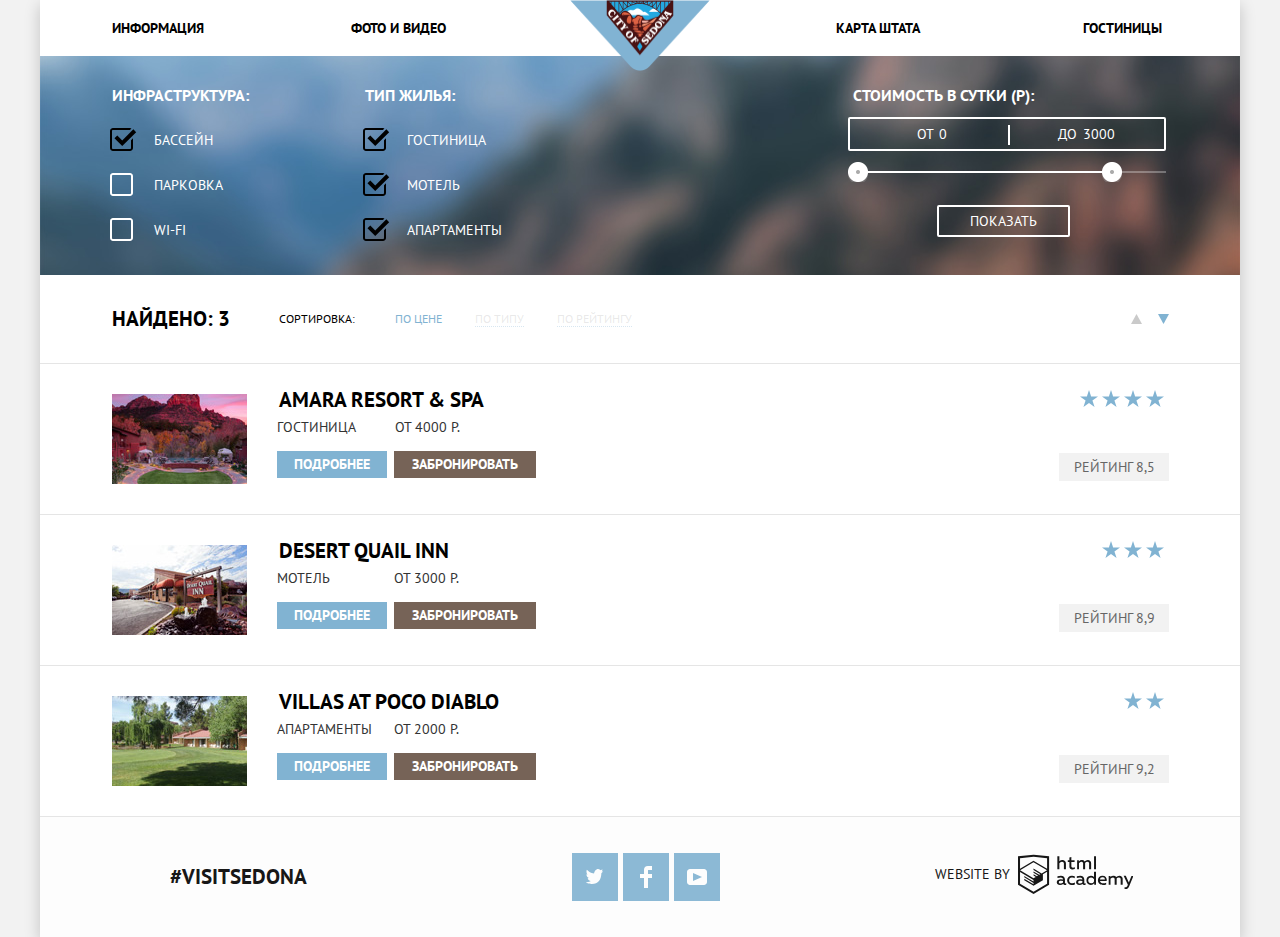
==== commit 330d486f: "Пиксель перфект и слайдер" ====
--- a/catalog.html
+++ b/catalog.html
@@ -85,15 +85,19 @@
               <div class="cost-container">
                 <span class="cost-head checkbox-head">Стоимость в сутки (P):</span>
                 <div class="cost">
-                  <label>От
+                  <label class="starting-cost-name">От
                     <input type="text" class="starting-cost" name="minimum-price" value="0">
                   </label>
                   <label>До
                     <input type="text" class="ending-cost" name="maximum-price" value="3000">
                   </label>
                 </div>
-                <div>
-                  <input id="cost-slider" name="cost-range" value="">
+                <div class="double-slider">
+                  <div class="slider-scale">
+                    <div class="slider-bar"></div>
+                  </div>
+                  <div class="slider-range min-range"></div>
+                  <div class="slider-range max-range"></div>
                 </div>
               </div>
               <button class="show-button" type="submit">Показать</button>
@@ -142,7 +146,7 @@
                 </div>
               </div>
               <div class="hotel-raiting">
-                <div>
+                <div class="stars">
                   <img src="img/star.svg" width="18" height="17" alt="star">
                   <img src="img/star.svg" width="18" height="17" alt="star">
                   <img src="img/star.svg" width="18" height="17" alt="star">
@@ -163,7 +167,7 @@
                 </div>
               </div>
               <div class="hotel-raiting">
-                <div>
+                <div class="stars">
                   <img src="img/star.svg" width="18" height="17" alt="star">
                   <img src="img/star.svg" width="18" height="17" alt="star">
                   <img src="img/star.svg" width="18" height="17" alt="star">
@@ -183,7 +187,7 @@
                 </div>
               </div>
               <div class="hotel-raiting">
-                <div>
+                <div class="stars">
                   <img src="img/star.svg" width="18" height="17" alt="star">
                   <img src="img/star.svg" width="18" height="17" alt="star">
                 </div>
@@ -227,9 +231,6 @@
       </div>
     </footer>
   </div>
-  <script src="js/jquery-3.4.1.min.js"></script>
-  <script src="js/ion.rangeslider/ion.rangeSlider.js"></script>
-  <script src="js/scripts.js"></script>
 </body>
 
 </html>
--- a/css/style.css
+++ b/css/style.css
@@ -1,11 +1,8 @@
-* {
-  font-size: 14px;
-  text-transform: uppercase;
-}
-
 body {
   font-family: "PT Sans", "Arial", sans-serif;
   background-color: #f2f2f2;
+  font-size: 14px;
+  text-transform: uppercase;
   margin: 0px;
 }
 
@@ -33,10 +30,6 @@
   padding: 15px 0;
 }
 
-.main-menu li:nth-child(4n+2) {
-  margin-right: 244px;
-  }
-
 .main-backgorund-photo {
   position: absolute;
   top: -80px;
@@ -46,34 +39,30 @@
   padding: 0;
   margin: 0;
   display: flex;
-  justify-content: space-between;
-  flex-wrap: wrap;
-}
-
-.main-menu li:nth-child(4n+1),
-.main-menu li:nth-child(4n+2) { 
-	text-align: left;
-}
-
-.main-menu li:nth-child(4n-1),
-.main-menu li:nth-child(4n) { 
-	text-align: right;
-} 
-
-.main-menu li:nth-child(4n+1) {
-	padding-left: 72px;
-}
-
-.main-menu li:nth-child(4n+2) {
-	padding-left: 73px;
-}
-
-.main-menu li:nth-child(4n-1) {
-	padding-right: 73px;
-}
-
-.main-menu li:nth-child(4n) {
-	padding-right: 72px;
+  flex-wrap: wrap;
+}
+
+.main-menu li:nth-child(1),
+.main-menu li:nth-child(2) {
+  text-align: left;
+}
+
+.main-menu li:nth-child(3),
+.main-menu li:nth-child(4) {
+  text-align: right;
+}
+
+.main-menu li:first-child {
+  margin-left: 72px;
+  margin-right: 147px;
+}
+
+.main-menu li:nth-child(2) {
+  margin-right: 390px;
+}
+
+.main-menu li:nth-child(3) {
+  margin-right: 163px;
 }
 
 .site-navigation a {
@@ -152,6 +141,7 @@
   justify-content: stretch;
   align-items: stretch;
   width: 100%;
+  overflow: hidden;
 }
 
 .feature-text {
@@ -252,8 +242,8 @@
 }
 
 .advice:nth-of-type(3) .advices-name {
-margin-right: -5px;
-margin-top: -3px;
+  margin-right: -5px;
+  margin-top: -3px;
 }
 
 .feature-image {
@@ -392,6 +382,7 @@
 .map {
   z-index: -1;
   width: 100%;
+  display: flex;
 }
 
 .iframe-map {
@@ -418,8 +409,8 @@
 
 .modal-form {
   margin: 0 auto;
-	padding-top: 55px;
-	padding-bottom: 55px;
+  padding-top: 55px;
+  padding-bottom: 55px;
 }
 
 .modal-button:active .modal-window {
@@ -651,7 +642,7 @@
 
 .search-form {
   color: #ffffff;
-  width: 1200px; 
+  width: 100%;
   background: #000000 url("../img/filter-background.jpg") no-repeat 50% -295px;
 }
 
@@ -660,7 +651,7 @@
 }
 
 .search-checkbox {
-   display: flex;
+  display: flex;
   flex-direction: column;
   justify-content: center;
   border: none;
@@ -676,7 +667,7 @@
 
 .checkbox-filter {
   display: flex;
-  padding-bottom: 25px;
+  padding-bottom: 27px;
   cursor: pointer;
   flex-wrap: wrap;
 }
@@ -687,18 +678,19 @@
   flex-direction: column;
   align-items: flex-end;
   margin-right: 0px;
-  flex-wrap: wrap;
+  overflow: hidden;
 }
 
 .checkbox-head {
   font-size: 16px;
   font-weight: bold;
   line-height: 16px;
-  margin-bottom: 28px;
+  margin-bottom: 23px;
 }
 
 .cost-head {
   margin-bottom: 13px;
+  padding-left: 5px;
 }
 
 .cost-container {
@@ -722,8 +714,8 @@
   position: relative;
 }
 
-.checkbox-field + span:before {
-  content:"";
+.checkbox-field+span:before {
+  content: "";
   position: absolute;
   width: 27px;
   height: 27px;
@@ -734,8 +726,8 @@
   top: -3px;
 }
 
-.checkbox-field:checked + span:after {
-  content:"";
+.checkbox-field:checked+span:after {
+  content: "";
   position: absolute;
   width: 27px;
   height: 27px;
@@ -746,12 +738,12 @@
   top: -3px;
 }
 
-.checkbox-field:checked + span:before {
- display: none;
-} 
-
-.checkbox-field:disabled + span:before {
-  content:"";
+.checkbox-field:checked+span:before {
+  display: none;
+}
+
+.checkbox-field:disabled+span:before {
+  content: "";
   position: absolute;
   width: 27px;
   height: 27px;
@@ -762,8 +754,8 @@
   top: -3px;
 }
 
-.checkbox-field:checked:disabled + span:after {
-  content:"";
+.checkbox-field:checked:disabled+span:after {
+  content: "";
   position: absolute;
   width: 27px;
   height: 27px;
@@ -774,7 +766,7 @@
   top: -3px;
 }
 
-.checkbox-field:focus + span {
+.checkbox-field:focus+span {
   opacity: 1;
   text-decoration: underline;
 }
@@ -792,16 +784,22 @@
   display: flex;
   justify-content: space-around;
   flex-wrap: wrap;
+  margin-bottom: 20px;
+}
+
+.starting-cost-name {
+  padding-left: 28px;
 }
 
 .starting-cost,
 .ending-cost {
   position: relative;
-  color:white;
+  color: white;
   background: none;
-	border: none;
+  border: none;
   width: 40px;
-	margin: 0;
+  margin: 0;
+  cursor: pointer;
 }
 
 .cost:after {
@@ -810,13 +808,50 @@
   height: 20px;
   background-color: #ffffff;
   position: absolute;
-  right: 158px;
+  right: 154px;
+}
+
+.double-slider {
+  position: relative;
+  margin-bottom: 32px;  
+}
+
+.slider-scale {
+  height: 2px;
+  background: rgba(255, 255, 255, 0.3);
+}
+
+.slider-bar {
+  width: 80%;
+  height: 2px;
+  background: #ffffff;
+}
+
+.slider-range {
+  position: absolute;
+  top: -9px;
+  width: 22px;
+  height: 20px;
+  background: url("../img/slider-button-1.png") no-repeat;
+  cursor: pointer;
+}
+
+.slider-range:hover {
+  height: 22px;
+  background-image: url("../img/slider-button-2.png");
+}
+
+.min-range {
+  left: 0;
+}
+
+.max-range {
+  left: 80%;
 }
 
 .show-button {
   text-transform: uppercase;
   width: 133px;
-  margin-top: 20px;
   line-height: 18px;
   border: solid 2px #ffffff;
   border-radius: 2px;
@@ -840,12 +875,10 @@
   width: 100%;
   align-items: center;
   padding-left: 72px;
-  padding-right: 72px;
+  padding-right: 62px;
   padding-top: 32px;
   padding-bottom: 32px;
   box-sizing: border-box;
-  border-bottom: 1px solid rgba(0, 0, 0, 0.1);
-  flex-wrap: wrap;
 }
 
 .search-result {
@@ -903,7 +936,7 @@
 }
 
 .arrow-container {
-  margin-left: auto;
+  margin-left: 460px;
 }
 
 .arrow-button {
@@ -951,6 +984,10 @@
   padding: 30px 72px;
   border-bottom: 1px solid rgba(0, 0, 0, 0.1);
   flex-wrap: wrap;
+}
+
+.hotel-container:first-of-type {
+  border-top: 1px solid rgba(0, 0, 0, 0.1);
 }
 
 .hotel-image {
@@ -963,6 +1000,7 @@
   color: #333333;
   display: inline-block;
   margin-bottom: 15px;
+  vertical-align: baseline;
 }
 
 .hotel-name {
@@ -1059,252 +1097,24 @@
   justify-content: space-between;
   align-items: flex-end;
   flex-wrap: wrap;
+  margin-top: -4px;
+  margin-bottom: 3px;
+  margin-right: -1px;
+}
+
+.stars {
+  margin-right: 5px;
 }
 
 .rating {
   width: 110px;
   background-color: #f2f2f2;
+  padding-top: 5px;
+  padding-bottom: 5px;
   font-size: 14px;
   line-height: 18px;
   text-align: center;
   color: #666666;
-}
-
-.irs {
-  position: relative;
-  display: block;
-  -webkit-touch-callout: none;
-  -webkit-user-select: none;
-  -khtml-user-select: none;
-  -moz-user-select: none;
-  -ms-user-select: none;
-  user-select: none;
-  font-size: 0px;
-  font-family: Arial, sans-serif;
-}
-.irs-line {
-  position: relative;
-  display: block;
-  overflow: hidden;
-  outline: none;
-}
-.irs-bar {
-  position: absolute;
-  display: block;
-  left: 0;
-  width: 0;
-}
-.irs-shadow {
-  position: absolute;
-  display: none;
-  left: 0;
-  width: 0;
-}
-.irs-handle {
-  position: absolute;
-  display: block;
-  box-sizing: border-box;
-  cursor: default;
-  z-index: 1;
-}
-.irs-handle.type_last {
-  z-index: 2;
-}
-
-.irs-with-grid .irs-grid {
-  display: block;
-}
-
-.irs-grid-pol.small {
-  height: 4px;
-}
-
-}
-.irs-disable-mask {
-  position: absolute;
-  display: block;
-  top: 0;
-  left: -1%;
-  width: 102%;
-  height: 100%;
-  cursor: default;
-  background: rgba(0, 0, 0, 0);
-  z-index: 2;
-}
-.lt-ie9 .irs-disable-mask {
-  background: #000;
-  filter: alpha(opacity=0);
-  cursor: not-allowed;
-}
-.irs-disabled {
-  opacity: 0.4;
-}
-
-.irs--flat {
-  height: 40px;
-}
-.irs--flat.irs-with-grid {
-  height: 60px;
-}
-.irs--flat .irs-line {
-  top: 25px;
-  height: 2px;
-  background-color: #ffffff;
-  border-radius: 4px;
-}
-.irs--flat .irs-bar {
-  top: 25px;
-  height: 2px;
-  background-color: #ffffff;
-}
-.irs--flat .irs-bar--single {
-  border-radius: 4px 0 0 4px;
-}
-.irs--flat .irs-shadow {
-  height: 1px;
-  bottom: 16px;
-  background-color: #e1e4e9;
-}
-.irs--flat .irs-handle {
-  top: 22px;
-  width: 16px;
-  height: 18px;
-  background-color: transparent;
-}
-.irs--flat .irs-handle > i:first-child {
-  position: absolute;
-  display: block;
-  top: -5px;
-  left: 50%;
-  width: 20px;
-  height: 22px;
-  margin-left: -1px;
-  background-image: url("../img/slider-button-1.png");
-}
-.irs--flat .irs-handle.state_hover > i:first-child,
-.irs--flat .irs-handle:hover > i:first-child {
-  background-color: #a43540;
-}
-
-}
-.irs--flat .irs-grid-pol {
-  background-color: #e1e4e9;
-}
-.irs--flat .irs-grid-text {
-  color: #999;
-}
-.irs--big {
-  height: 55px;
-}
-.irs--big.irs-with-grid {
-  height: 70px;
-}
-
-}
-.irs--big .irs-bar--single {
-  border-radius: 12px 0 0 12px;
-}
-.irs--big .irs-shadow {
-  height: 1px;
-  bottom: 16px;
-  background-color: rgba(66, 139, 202, 0.5);
-}
-
-}
-.irs--big .irs-grid-pol {
-  background-color: #428bca;
-}
-.irs--big .irs-grid-text {
-  color: #428bca;
-}
-.irs--modern {
-  height: 55px;
-}
-.irs--modern.irs-with-grid {
-  height: 55px;
-}
-
-}
-.irs--modern .irs-handle.state_hover,
-.irs--modern .irs-handle:hover {
-  border-color: #7685a2;
-  background: #c3c7cd;
-  background: linear-gradient(to bottom, #ffffff 0%, #919ba5 30%, #ffffff 100%);
-}
-.irs--modern .irs-handle.state_hover > i:nth-child(1),
-.irs--modern .irs-handle:hover > i:nth-child(1) {
-  border-color: #7685a2;
-}
-.irs--modern .irs-handle.state_hover > i:nth-child(3),
-.irs--modern .irs-handle:hover > i:nth-child(3) {
-  border-color: #48536a;
-}
-
-}
-.irs--sharp .irs-handle.state_hover,
-.irs--sharp .irs-handle:hover {
-  background-color: black;
-}
-.irs--sharp .irs-handle.state_hover > i:first-child,
-.irs--sharp .irs-handle:hover > i:first-child {
-  border-top-color: black;
-}
-
-.irs--sharp .irs-grid {
-  height: 25px;
-}
-.irs--sharp .irs-grid-pol {
-  background-color: #dedede;
-}
-.irs--sharp .irs-grid-text {
-  color: silver;
-  font-size: 13px;
-}
-.irs--round {
-  height: 50px;
-}
-
-}
-.irs--round .irs-grid {
-  height: 25px;
-}
-.irs--round .irs-grid-pol {
-  background-color: #dedede;
-}
-.irs--round .irs-grid-text {
-  color: silver;
-  font-size: 13px;
-}
-.irs--square {
-  height: 50px;
-}
-.irs--square.irs-with-grid {
-  height: 60px;
-}
-.irs--square .irs-line {
-  top: 31px;
-  height: 4px;
-  background-color: #dedede;
-}
-.irs--square .irs-bar {
-  top: 31px;
-  height: 4px;
-  background-color: black;
-}
-.irs--square .irs-shadow {
-  height: 2px;
-  bottom: 21px;
-  background-color: #dedede;
-}
-.irs--square .irs-handle {
-  top: 25px;
-  width: 16px;
-  height: 16px;
-  border: 3px solid black;
-  background-color: white;
-  -webkit-transform: rotate(45deg);
-  -ms-transform: rotate(45deg);
-  transform: rotate(45deg);
 }
 
 .footer {
@@ -1317,7 +1127,6 @@
   justify-content: space-around;
   align-items: center;
   flex-wrap: wrap;
-  box-shadow: 0px 5px 15px 0 rgba(0, 1, 1, 0.2);
 }
 
 .footer-index {
@@ -1371,6 +1180,13 @@
   opacity: 0.3;
 }
 
+.footer-tag {
+  display: flex;
+  justify-content: center;
+  align-items: center;
+  margin-left: 22px;
+}
+
 .footer-tag p {
   font-size: 21px;
   font-weight: bold;
@@ -1384,6 +1200,9 @@
   display: flex;
   flex-wrap: wrap;
   align-items: center;
+  justify-content: center;
+  align-items: center;
+  margin-bottom: 6px;
 }
 
 .copyrights-link {
@@ -1416,15 +1235,25 @@
   overflow: hidden;
   background-image: url(../img/background-photo.jpg);
   background-position: center -80px;
-	background-repeat: no-repeat;
-	background-size: 1200px 773px;
+  background-repeat: no-repeat;
+  background-size: 1200px 773px;
 }
 
 .head-name {
-  margin: 0px 0px 8px 0px;
+  margin-top: -3px;
+  margin-left: 2px;
+  margin-bottom: 8px;
 }
 
 .hotel-cost {
   margin-left: 35px;
   color: #333333;
 }
+
+.hotel-container:nth-child(2) .hotel-cost {
+margin-left: 60px;
+}
+
+.hotel-container:nth-child(3) .hotel-cost {
+margin-left: 18px;
+}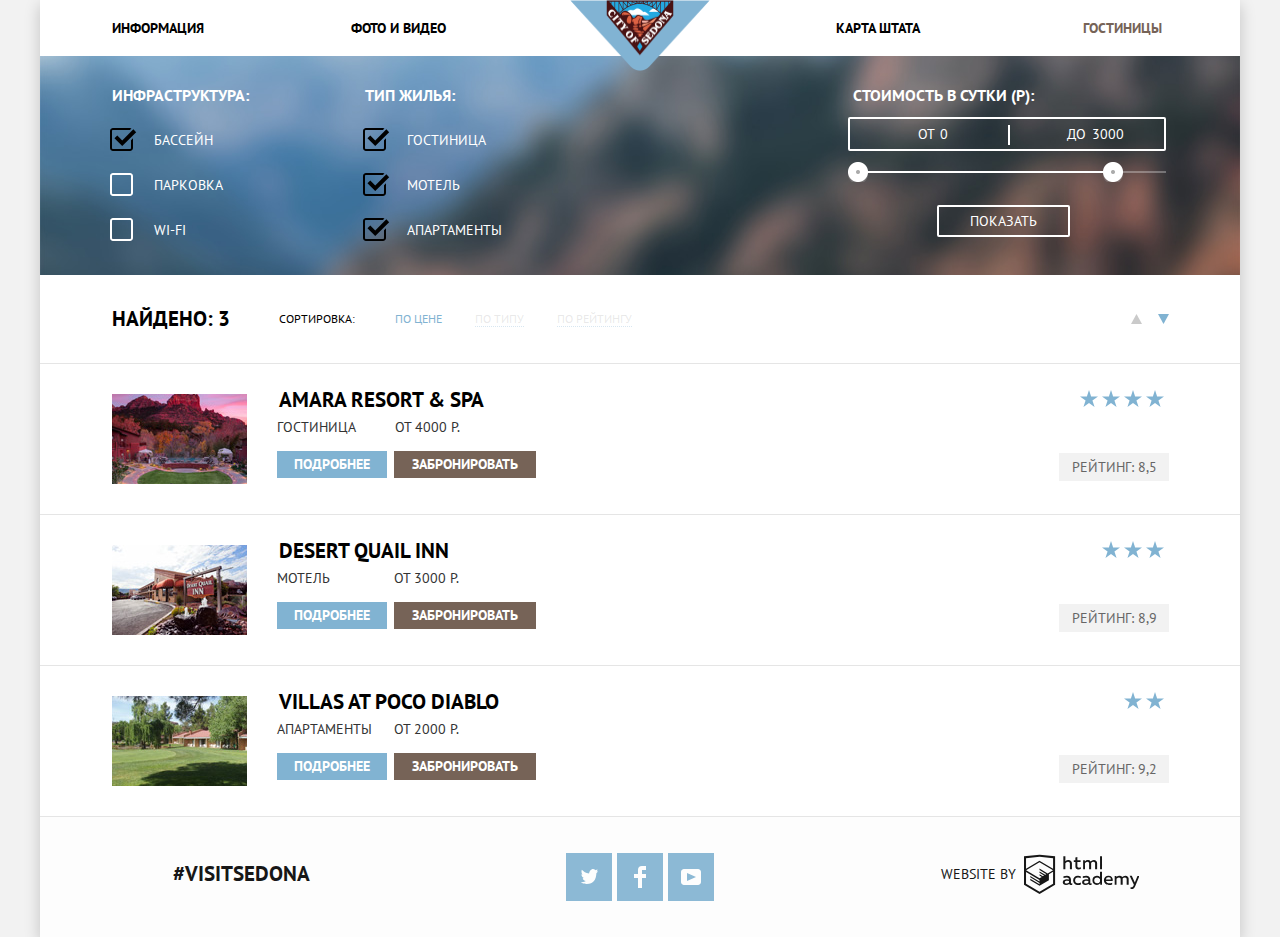
==== commit 1e1d6c88: "пиксель перфект" ====
--- a/catalog.html
+++ b/catalog.html
@@ -6,14 +6,14 @@
   <title>Седона</title>
   <link href="https://fonts.googleapis.com/css?family=PT+Sans:400,700&display=swap&subset=cyrillic" rel="stylesheet">
   <link href="css/normalize.css" rel="stylesheet">
-  <link href="css/style.css" rel="stylesheet">
+  <link href="css/style-min.css" rel="stylesheet">
 </head>
 
 <body>
   <div class="content-wrapper">
     <header class="header">
       <a class="header-logo" href="index.html">
-        <img src="img/logo.png" width="140" height="71" alt="logo-link">
+        <img src="img/logo.png" width="140" height="71" alt="основной логотип - ссылка на главную страницу">
       </a>
       <nav class="main-menu">
         <ul class="site-navigation">
@@ -27,7 +27,7 @@
             <a href="">Карта штата</a>
           </li>
           <li class="navigation-element">
-            <a href="catalog.html">Гостиницы</a>
+            <a class="catalog-active" href="catalog.html">Гостиницы</a>
           </li>
         </ul>
       </nav>
@@ -88,7 +88,7 @@
                   <label class="starting-cost-name">От
                     <input type="text" class="starting-cost" name="minimum-price" value="0">
                   </label>
-                  <label>До
+                  <label class="ending-cost-name">До
                     <input type="text" class="ending-cost" name="maximum-price" value="3000">
                   </label>
                 </div>
@@ -96,8 +96,8 @@
                   <div class="slider-scale">
                     <div class="slider-bar"></div>
                   </div>
-                  <div class="slider-range min-range"></div>
-                  <div class="slider-range max-range"></div>
+                  <div class="slider-range min-range" title="ползунок выбора минимальной цены"></div>
+                  <div class="slider-range max-range" title="ползунок выбора максимальной цены"></div>
                 </div>
               </div>
               <button class="show-button" type="submit">Показать</button>
@@ -114,20 +114,16 @@
               <li><a class="sorting-link" href="">По рейтингу</a></li>
             </ul>
             <div class="arrow-container">
-              <span>
-                <button class="arrow-button" type="button">
-                  <svg class="arrow-up" xmlns="http://www.w3.org/2000/svg" width="11" height="10" viewBox="0 0 11 10">
-                    <path d="M5.5 0L0 10h11z" />
-                  </svg>
-                </button>
-              </span>
-              <span>
-                <button class="arrow-button" type="button">
-                  <svg class="arrow-down" xmlns="http://www.w3.org/2000/svg" width="11" height="10" viewBox="0 0 11 10">
-                    <path d="M5.5 10L0 0h11" />
-                  </svg>
-                </button>
-              </span>
+              <button class="arrow-button" type="button" name="стрелочка сортировки жилья сверху-вниз">
+                <svg class="arrow-up" xmlns="http://www.w3.org/2000/svg" width="11" height="10" viewBox="0 0 11 10">
+                  <path d="M5.5 0L0 10h11z" />
+                </svg>
+              </button>
+              <button class="arrow-button" type="button" name="стрелочка сортировки жилья снизу-вверх">
+                <svg class="arrow-down" xmlns="http://www.w3.org/2000/svg" width="11" height="10" viewBox="0 0 11 10">
+                  <path d="M5.5 10L0 0h11" />
+                </svg>
+              </button>
             </div>
           </div>
         </section>
@@ -135,7 +131,7 @@
           <h2 class="visually-hidden">Список гостиниц</h2>
           <ul class="hotel-list">
             <li class="hotel-container">
-              <img class="hotel-image" src="img/hotel-picture.jpg" width="135" height="90" alt="hotel-image">
+              <img class="hotel-image" src="img/hotel-picture.jpg" width="135" height="90" alt="изображение отеля">
               <div class="hotel-wrapper">
                 <h3 class="head-name"><a class="hotel-name" href="">AMARA RESORT & SPA</a></h3>
                 <span class="hotel-information">Гостиница</span>
@@ -147,16 +143,16 @@
               </div>
               <div class="hotel-raiting">
                 <div class="stars">
-                  <img src="img/star.svg" width="18" height="17" alt="star">
-                  <img src="img/star.svg" width="18" height="17" alt="star">
-                  <img src="img/star.svg" width="18" height="17" alt="star">
-                  <img src="img/star.svg" width="18" height="17" alt="star">
-                </div>
-                <span class="rating">Рейтинг 8,5</span>
+                  <img src="img/star.svg" width="18" height="17" alt="звезда рейтинга отеля">
+                  <img src="img/star.svg" width="18" height="17" alt="звезда рейтинга отеля">
+                  <img src="img/star.svg" width="18" height="17" alt="звезда рейтинга отеля">
+                  <img src="img/star.svg" width="18" height="17" alt="звезда рейтинга отеля">
+                </div>
+                <span class="rating">Рейтинг: 8,5</span>
               </div>
             </li>
             <li class="hotel-container">
-              <img class="hotel-image" src="img/motel-picture.jpg" width="135" height="90" alt="motel-image">
+              <img class="hotel-image" src="img/motel-picture.jpg" width="135" height="90" alt="изображение мотеля">
               <div class="hotel-wrapper">
                 <h3 class="head-name"><a class="hotel-name" href="">Desert Quail Inn</a></h3>
                 <span class="hotel-information">Мотель</span>
@@ -168,15 +164,16 @@
               </div>
               <div class="hotel-raiting">
                 <div class="stars">
-                  <img src="img/star.svg" width="18" height="17" alt="star">
-                  <img src="img/star.svg" width="18" height="17" alt="star">
-                  <img src="img/star.svg" width="18" height="17" alt="star">
-                </div>
-                <span class="rating">Рейтинг 8,9</span>
+                  <img src="img/star.svg" width="18" height="17" alt="звезда рейтинга мотеля">
+                  <img src="img/star.svg" width="18" height="17" alt="звезда рейтинга мотеля">
+                  <img src="img/star.svg" width="18" height="17" alt="звезда рейтинга мотеля">
+                </div>
+                <span class="rating">Рейтинг: 8,9</span>
               </div>
             </li>
             <li class="hotel-container">
-              <img class="hotel-image" src="img/appartment-picture.jpg" width="135" height="90" alt="appartment-image">
+              <img class="hotel-image" src="img/appartment-picture.jpg" width="135" height="90"
+                alt="изображение апартаментов">
               <div class="hotel-wrapper">
                 <h3 class="head-name"><a class="hotel-name" href="">Villas at Poco Diablo</a></h3>
                 <span class="hotel-information">Апартаменты</span>
@@ -188,10 +185,10 @@
               </div>
               <div class="hotel-raiting">
                 <div class="stars">
-                  <img src="img/star.svg" width="18" height="17" alt="star">
-                  <img src="img/star.svg" width="18" height="17" alt="star">
-                </div>
-                <span class="rating">Рейтинг 9,2</span>
+                  <img src="img/star.svg" width="18" height="17" alt="звезда рейтинга апартаментов">
+                  <img src="img/star.svg" width="18" height="17" alt="звезда рейтинга апартаментов">
+                </div>
+                <span class="rating">Рейтинг: 9,2</span>
               </div>
             </li>
           </ul>
@@ -205,23 +202,23 @@
       <ul class="footer-social">
         <li class="social-button">
           <a class="social-link" href="https://twitter.com">
-            <img src="img/twitter.svg" width="17" height="15" alt="twitter-emblem">
+            <img src="img/twitter.svg" width="17" height="15" alt="эмблема твиттера">
           </a>
         </li>
         <li class="social-button">
           <a class="social-link" href="https://facebook.com">
-            <img src="img/facebook.svg" width="12" height="22" alt="facebook-emblem">
+            <img src="img/facebook.svg" width="12" height="22" alt="эмблема фейсбука">
           </a>
         </li>
         <li class="social-button">
           <a class="social-link" href="https://youtube.com">
-            <img src="img/youtube.svg" width="20" height="16" alt="youtube-emblem">
+            <img src="img/youtube.svg" width="20" height="16" alt="эмблема ютуба">
           </a>
         </li>
       </ul>
-      <div class="footer-copyrights">
+      <div class=" footer-copyrights">
         <p>Website By</p>
-        <a class="copyrights-link" href="https://htmlacademy.ru/intensive/htmlcss">
+        <a class="copyrights-link" href="https://htmlacademy.ru/intensive/htmlcss" title="ссылка на курс академии">
           <svg class="html-logo" xmlns="http://www.w3.org/2000/svg" data-name="Layer 1" viewBox="0 0 113 39" width="115"
             height="41">
             <path
--- a/css/style-min.css
+++ b/css/style-min.css
@@ -0,0 +1 @@
+body{font-family:"PT Sans","Arial",sans-serif;background-color:#f2f2f2;font-size:14px;text-transform:uppercase;margin:0}.content-wrapper{max-width:1200px;margin:auto;box-shadow:0 5px 15px 0 rgba(0,1,1,.2)}.visually-hidden{position:absolute;clip:rect(0 0 0 0);width:1px;height:1px;margin:-1px}.main-menu{font-size:14px;line-height:26px;color:#fff;font-weight:700;background-color:#fff;position:relative;padding:15px 0}.main-backgorund-photo{position:absolute;top:-80px}.site-navigation{padding:0;margin:0;display:flex}.main-menu li:nth-child(1),.main-menu li:nth-child(2){text-align:left}.main-menu li:nth-child(3),.main-menu li:nth-child(4){text-align:right}.main-menu li:first-child{margin-left:72px;margin-right:147px}.main-menu li:nth-child(2){margin-right:390px}.main-menu li:nth-child(3){margin-right:163px}.site-navigation a{color:#000;text-decoration:none}.site-navigation a:hover,.site-navigation a:focus{color:#81b3d2}.site-navigation a:active{color:rgba(0,0,0,.3)}.header-logo{position:absolute;top:0;left:0;right:0;margin:auto;width:140px;z-index:1}.welcome-photo{position:relative;margin-left:372px;margin-right:373px;margin-bottom:22px}.mask{margin-bottom:-1px;position:relative;left:-1px}.greetings{display:flex;flex-wrap:wrap;position:relative;flex-direction:column;justify-content:space-between}.greetings-text{background-color:#fff;text-align:center}.greetings-text p{margin-top:0;margin-bottom:0}.main-greeting{width:500px;margin:auto;font-weight:700;line-height:26px;font-size:21px;padding-top:58px}.second-greeting{padding-top:29px;padding-bottom:45px;line-height:20px}.feature{display:flex;justify-content:stretch;align-items:stretch;width:100%;overflow:hidden}.feature-text{background-color:#81b3d2;text-align:center;color:#fff;width:400px}.feature-text:first-of-type p:last-child{width:300px;margin:auto}.feature-text p:first-child{font-weight:700;font-size:21px;color:#fff;padding-top:50px;padding-bottom:25px;line-height:20px}.feature-text p:last-child{padding-bottom:64px}.feature-text p:nth-child(2){padding-bottom:30px}.feature-text:nth-child(2) p:nth-child(2){padding-bottom:25px}.feature-text p{margin:0}.advices{list-style:none;background-color:#fff;display:flex;flex-wrap:wrap;width:100%;justify-content:space-between;margin-top:0;margin-bottom:0;padding-left:0;padding-top:60px;padding-bottom:82px;box-sizing:border-box}.advices-name{padding-top:28px;padding-bottom:25px}.advice{text-align:center;box-sizing:border-box}.advices li:first-of-type{padding-left:70px}.advices li:last-of-type{margin-right:58px}.advice p:first-of-type{font-size:21px;line-height:20px;color:#000;font-weight:700}.advice p:last-of-type{color:#333;line-height:20px}.advice p{margin:0}.advice:first-of-type p:last-of-type{width:260px}.advice:nth-of-type(2) p:last-child{width:290px;margin-left:20px}.advice:nth-of-type(2) .advices-name{margin-left:15px;margin-top:2px}.advice:nth-of-type(3) p:last-child{width:290px}.advice:nth-of-type(3) .advices-name{margin-right:-5px;margin-top:-3px}.feature-image{box-sizing:border-box}.feature-list{list-style:none;background-color:#eee;display:flex;flex-wrap:wrap;justify-content:space-around;margin-top:0;margin-bottom:0;padding-left:0;min-height:256px}.listed-feature{text-align:center;line-height:22px}.listed-feature p:first-child{width:130px;margin:auto;font-size:21px;color:#000;font-weight:700;padding-top:46px;padding-bottom:25px;margin-bottom:-4px}.listed-feature p:nth-child(2){margin-bottom:-3px}.listed-feature p:last-of-type{width:250px;color:#333;line-height:20px;padding-top:25px;padding-bottom:54px}.listed-feature:nth-of-type(2) p:last-of-type{width:270px}.listed-feature p{margin:0}.hotel-search{text-align:center;margin-left:auto;margin-right:auto;position:relative}.modal-window{text-align:center;margin-left:auto;margin-right:auto;background-color:#fff;box-shadow:0 7px 15px 0 rgba(0,1,1,.15);width:568px;position:absolute;left:0;right:0;top:100%}.container{display:flex;flex-wrap:wrap;width:100%;flex-direction:column;justify-content:space-between;background-color:#fff}.container p{margin:0;line-height:24px}.search-head{font-size:30px;font-weight:700;line-height:36px;color:#000;margin-top:0;margin-bottom:0;padding-top:52px;padding-bottom:22px}.hotel-search p{color:#333}.modal-button{font-size:21px;font-weight:700;line-height:26px;color:#fff;width:568px;height:86px;margin-left:auto;margin-right:auto;margin-top:47px;background-color:#766357;text-transform:uppercase;cursor:pointer;border:none}.modal-button:hover{background-color:#604e43}.modal-button:active{color:rgba(255,255,255,.3);background-color:#503e33}.condition-block label:first-of-type{font-weight:700;line-height:1.86;text-align:left;color:#000}.map{position:relative;z-index:-2;width:100%;display:flex;background:url(../img/map.png) no-repeat}.iframe-map{z-index:-1;border:0;width:100%}.modal-window{box-sizing:border-box;display:flex;flex-wrap:wrap;width:568px;-webkit-transition:max-height 0.5s;-moz-transition:max-height 0.5s;-ms-transition:height 0.5s;transition:max-height 0.5s;max-height:1000px;overflow:hidden}.modal-window.closed{max-height:0}.modal-form{padding:55px;width:100%}.modal-button:active .modal-window{animation-name:slide;animation-duration:5s}.modal-container{display:flex;width:100%;flex-direction:column;flex-wrap:wrap}.check-in-block{display:flex;width:100%;flex-wrap:wrap;justify-content:space-around;margin-bottom:29px}.check-out-block{display:flex;width:100%;flex-wrap:wrap;margin-bottom:29px}.amount-of-block{display:flex;width:100%;flex-wrap:wrap}.check-in-text{font-size:14px;font-weight:700;line-height:26px;text-align:left;color:#000;margin-right:20px}.condition-form-container{position:relative;display:flex;flex-grow:1}.condition-form-container:first-of-type{padding-left:3px}.check-container{display:flex;align-items:center;flex-wrap:wrap;width:100%}.condition-form{width:100%;font-size:14px;font-weight:700;line-height:26px;text-align:left;text-transform:uppercase;padding-left:13px;padding-top:6px;padding-bottom:6px;color:#000;box-sizing:border-box;background-color:#f2f2f2;border:none}.condition-form:hover{background-color:#ebebeb}.condition-form:focus{height:38px;border:solid 1px #e5e5e5;background-color:#fff;outline:transparent}.calendar-button{margin:0;padding:0;border:none}.calendar-1,.calendar-2{fill:#a9a9a9;position:absolute;top:7px;right:8px}.calendar-1:hover,.calendar-2:hover{fill:black}.calendar-1:focus,.calendar-2:focus{fill:black}.calendar-1:active,.calendar-2:active{fill:#81b3d2}.amount-of-block{display:flex;align-items:center;flex-wrap:wrap;justify-content:space-between}.adult-form{display:flex;justify-content:space-around;align-items:center;flex-wrap:wrap}.kids-form{display:flex;justify-content:space-around;align-items:center;flex-wrap:wrap}.adult-form-text,.kids-form-text{font-size:14px;font-weight:700;line-height:26px;text-align:left;color:#000}.adult-form-text{margin-right:40px}.kids-form-text{margin-right:27px}.amount-of-container{display:flex;flex-wrap:wrap}.amount-change-1,.amount-change-2{border:none;position:relative}.minus{content:"";display:inline-block;width:12px;height:3px;background-color:#cacaca;vertical-align:middle}.plus{font-weight:600;font-size:22px;color:#cacaca}.amount-change-1:hover span{background-color:#000}.amount-change-1:active span{background-color:#81b3d2}.amount-change-2:hover span{color:#000}.amount-change-2:active span{color:#81b3d2}.condition-button{width:38px;height:38px;background-color:#f2f2f2}.condition-button:hover{background-color:#ebebeb}.condition-button:focus{height:38px;border:solid 1px #e5e5e5;background-color:#fff;outline:transparent}.people-number{font-size:14px;font-weight:700;text-align:center;color:#000;border:none;padding:0}.search-button{width:100%;height:58px;background-color:#81b3d2;font-size:21px;font-weight:700;text-transform:uppercase;line-height:25px;text-align:center;color:#fff;margin-top:55px;padding:0;outline:0;border:0;cursor:pointer;border:none}.search-button:hover{background-color:#669ec0}.search-button:focus{background-color:#669ec0}.search-button:active{background-color:#5496bd;color:rgba(255,255,255,.3)}.search-form{color:#fff;width:100%;background:#000 url(../img/filter-background.jpg) no-repeat 50% -295px}.checkbox-containter{display:flex}.search-checkbox{display:flex;flex-direction:column;justify-content:center;border:none;margin:0;margin-top:31px;flex-wrap:wrap}.search-checkbox:first-child{padding-left:72px;padding-right:105px}.checkbox-filter{display:flex;padding-bottom:27px;cursor:pointer;flex-wrap:wrap}.cost-block{display:flex;width:100%;flex-direction:column;align-items:flex-end;margin-right:0;overflow:hidden}.checkbox-head{font-size:16px;font-weight:700;line-height:16px;margin-bottom:23px}.cost-head{margin-bottom:13px;padding-left:5px}.cost-container{margin-right:74px;margin-top:31px}.checkbox-condition{line-height:18px;padding-left:42px;cursor:pointer}.checkbox-filter span{position:relative}.checkbox-field+span:before{content:"";position:absolute;width:27px;height:27px;background-image:url(../img/checkbox-off.svg);background-repeat:no-repeat;z-index:1;left:-2px;top:-3px}.checkbox-field:checked+span:after{content:"";position:absolute;width:27px;height:27px;background-image:url(../img/checkbox-on.svg);background-repeat:no-repeat;z-index:2;left:-2px;top:-3px}.checkbox-field:checked+span:before{display:none}.checkbox-field:disabled+span:before{content:"";position:absolute;width:27px;height:27px;background-image:url(../img/checkbox-off-dis.svg);background-repeat:no-repeat;z-index:1;left:-2px;top:-3px}.checkbox-field:checked:disabled+span:after{content:"";position:absolute;width:27px;height:27px;background-image:url(../img/checkbox-on-dis.svg);background-repeat:no-repeat;z-index:2;left:-2px;top:-3px}.checkbox-field:focus+span{opacity:1}.cost{border:solid 2px #fff;border-radius:2px;width:314px;text-align:center;color:#fff;margin-top:13px;padding-top:6px;padding-bottom:6px;position:relative;display:flex;justify-content:stretch;flex-wrap:wrap;margin-bottom:20px}.starting-cost-name{padding-left:68px;padding-right:85px}.starting-cost,.ending-cost{position:relative;color:white;background:none;border:none;width:40px;margin:0;cursor:pointer}.cost:after{content:"";width:2px;height:20px;background-color:#fff;position:absolute;right:154px}.double-slider{position:relative;margin-bottom:32px}.slider-scale{height:2px;background:rgba(255,255,255,.3)}.slider-bar{width:265px;height:2px;background-color:#fff}.slider-range{position:absolute;top:-9px;width:22px;height:20px;background:url(../img/slider-button-1.png) no-repeat;cursor:pointer}.slider-range:hover{height:22px;background-image:url(../img/slider-button-2.png)}.min-range{left:0}.max-range{left:255px}.show-button{text-transform:uppercase;width:133px;line-height:18px;border:solid 2px #fff;border-radius:2px;background-color:transparent;color:#fff;margin-right:170px;padding-top:5px;padding-bottom:5px;cursor:pointer}.show-button:hover{border:solid 2px #fff;background-color:#fff;color:#000}.sorting-container{background-color:#fff;display:flex;width:100%;align-items:center;padding-left:72px;padding-top:32px;padding-bottom:32px;box-sizing:border-box}.search-result{font-size:21px;font-weight:700;line-height:24px;color:#000}.sorting{font-size:12px;line-height:18px;color:#000;margin-left:49px;margin-right:40px}.sorting-type{list-style:none;padding:0;margin:0;display:flex;flex-wrap:wrap}.sorting-link{opacity:.3;font-size:12px;line-height:18px;color:rgba(0,0,0,.3);text-decoration:none;margin-right:33px;border-bottom:1px dotted #81b3d2}.sorting-link:hover{color:#81b3d2;opacity:1;border-bottom:1px dotted #81b3d2}.sorting-link:active{color:black;text-decoration:none;opacity:1;border-bottom:none}.price-sorting{opacity:1;color:#81b3d2;text-decoration:none;border-bottom:none}.arrow-container{margin-left:460px}.arrow-button{background-color:#fff;outline:0;border:0;cursor:pointer}.arrow-down{fill:#81b3d2}.arrow-up{fill:#cacaca}.arrow-down:hover,.arrow-up:hover{fill:black}.arrow-down:active,.arrow-up:active{fill:#81b3d2}.arrow-down:focus,.arrow-up:focus{fill:black}.hotel-section{background-color:#fff}.hotel-list{list-style:none;margin:0;padding:0}.hotel-container{display:flex;padding:30px 72px;border-bottom:1px solid rgba(0,0,0,.1);flex-wrap:wrap}.hotel-container:first-of-type{border-top:1px solid rgba(0,0,0,.1)}.hotel-image{padding-right:30px}.hotel-information{font-size:14px;line-height:18px;color:#333;display:inline-block;margin-bottom:15px;vertical-align:baseline}.hotel-name{font-size:21px;font-weight:700;line-height:18px;color:#000;margin-bottom:17px;text-decoration:none}.hotel-name:hover{color:#81b3d2}.hotel-name:active{color:rgba(0,0,0,.3)}.detail-button{display:inline-block;vertical-align:middle;text-align:center;width:110px;margin-right:3px;padding-top:5px;padding-bottom:5px;cursor:pointer;font-size:14px;line-height:17px;font-weight:700;color:#fff;text-transform:uppercase;text-decoration:none;background-color:#81b3d2;outline:0;border:0;border-color:none}.hotel-wrapper{flex-grow:1}.detail-button:hover{background-color:#669ec0}.detail-button:active{background-color:#5496bd;color:rgba(255,255,255,.3)}.detail-button:focus{background-color:#669ec0}.reservation-button{display:inline-block;vertical-align:middle;text-align:center;width:142px;line-height:17px;background-color:#766357;font-weight:700;color:#fff;text-transform:uppercase;text-decoration:none;outline:0;border:0;padding-top:5px;padding-bottom:5px;cursor:pointer}.reservation-button:hover{background-color:#604e43}.reservation-button:active{background-color:#503e33;color:rgba(255,255,255,.3)}.reservation-button:focus{background-color:#604e43}.hotel-raiting{display:flex;flex-direction:column;justify-content:space-between;align-items:flex-end;flex-wrap:wrap;margin-top:-4px;margin-bottom:3px;margin-right:-1px}.stars{margin-right:5px}.rating{width:110px;background-color:#f2f2f2;padding-top:5px;padding-bottom:5px;font-size:14px;line-height:18px;text-align:center;color:#666}.footer{position:relative;z-index:1;width:100%;opacity:.9;background-color:#fff;display:flex;justify-content:space-between;align-items:center}.footer-index{margin-top:-120px}.footer-social{display:flex;flex-wrap:wrap;justify-content:center;text-align:center;list-style:none;margin:0;padding-top:36px;padding-bottom:36px;margin-left:29px;padding-left:0}.social-button{width:46px;height:48px;background-color:#81b3d2;vertical-align:middle;margin-right:5px;cursor:pointer}.social-button:last-child{margin-right:0}.social-link{display:flex;flex-wrap:wrap;height:100%;align-items:center;justify-content:center}.social-button:hover,.social-button:focus{background-color:#669ec0}.social-button:active{background-color:#5496bd}.social-link:active{opacity:.3}.footer-tag{display:flex;justify-content:center;align-items:center;margin-left:133px;padding-bottom:5px}.footer-tag p{font-size:21px;font-weight:700;line-height:24px;text-align:center;color:#000;margin:0}.footer-copyrights{display:flex;flex-wrap:wrap;align-items:center;justify-content:center;align-items:center;margin-bottom:6px;margin-right:101px}.copyrights-link{margin-top:5px;text-decoration:none}.html-logo{fill:#000}.html-logo:hover{fill:#81b3d2}.html-logo:active{fill:#bdbbbc}.footer-copyrights p{line-height:26px;color:#000;padding-right:8px;margin:0}.welcome-wrapper{position:relative;padding-top:80px;overflow:hidden;background-image:url(../img/background-photo.jpg);background-position:center -80px;background-repeat:no-repeat;background-size:1200px 773px}.head-name{margin-top:-3px;margin-left:2px;margin-bottom:8px}.hotel-cost{margin-left:35px;color:#333}.hotel-container:nth-child(2) .hotel-cost{margin-left:60px}.hotel-container:nth-child(3) .hotel-cost{margin-left:18px}li .catalog-active{color:#766357}